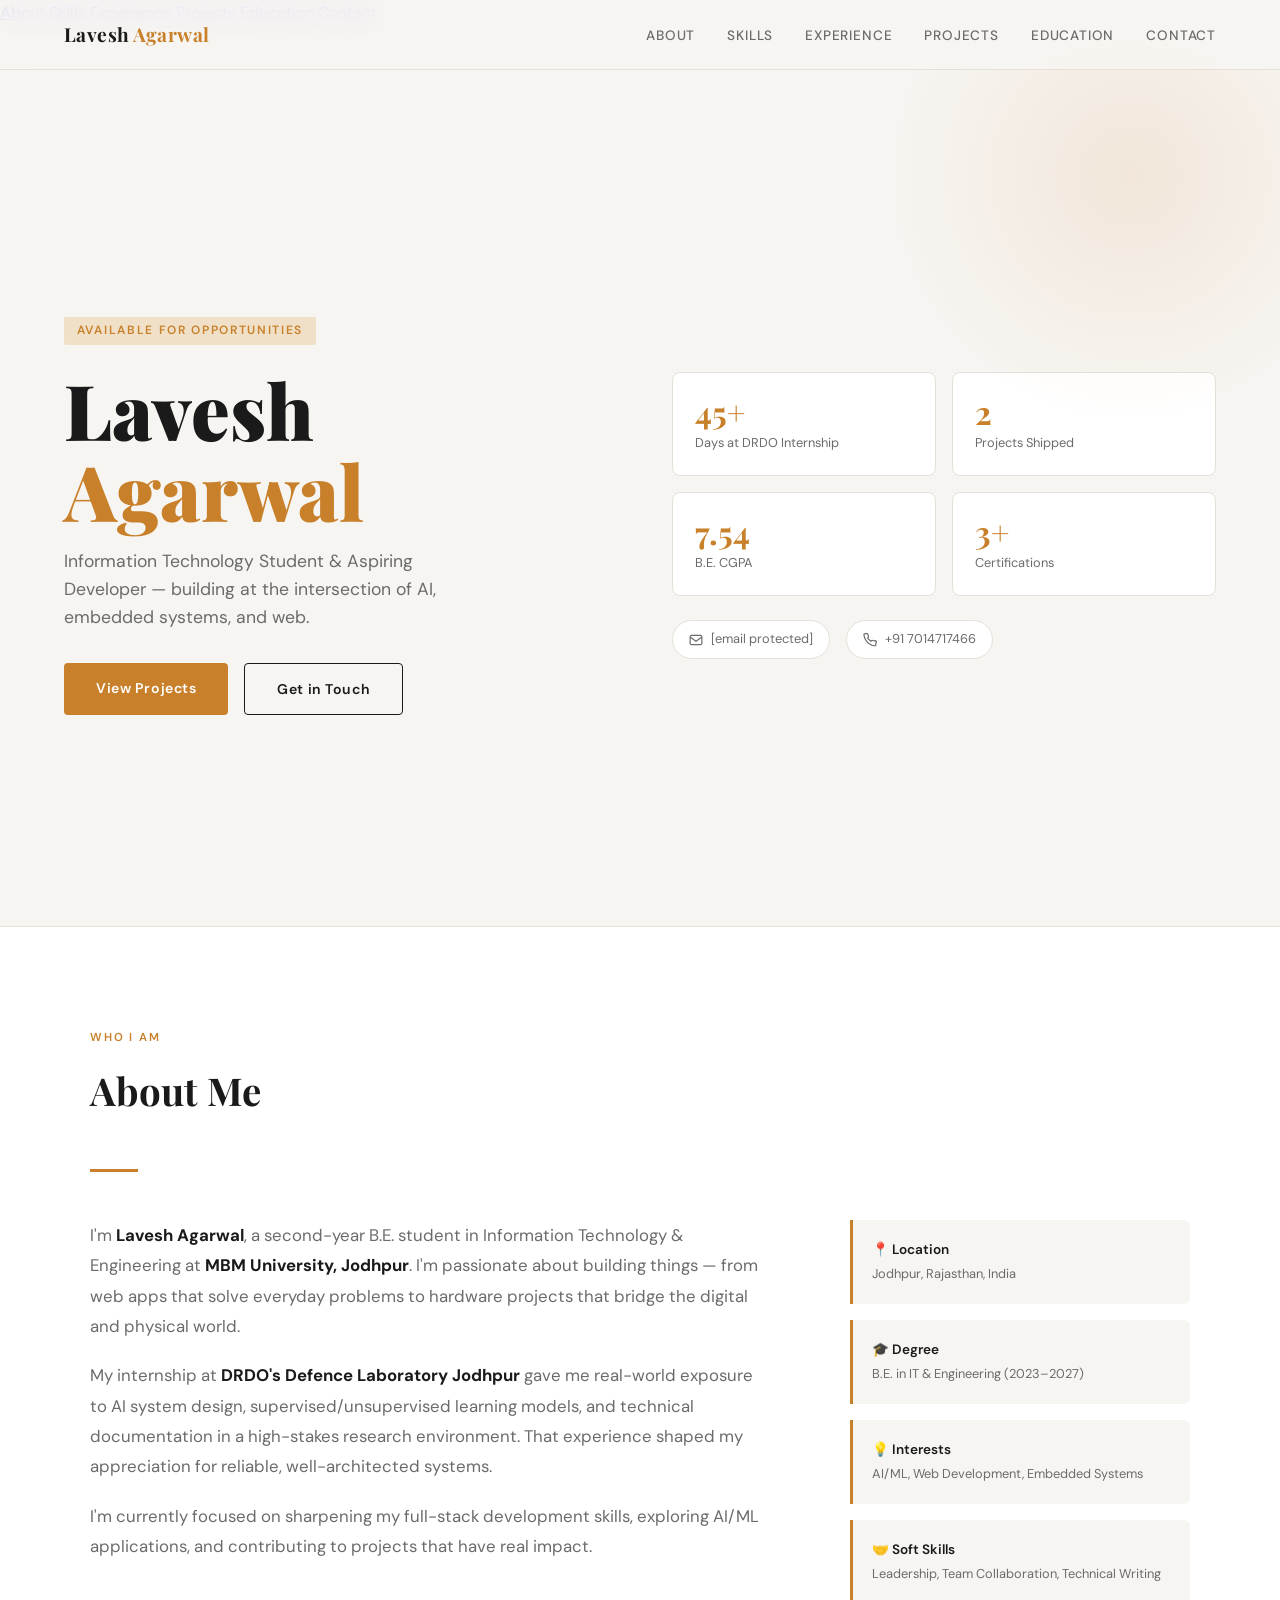
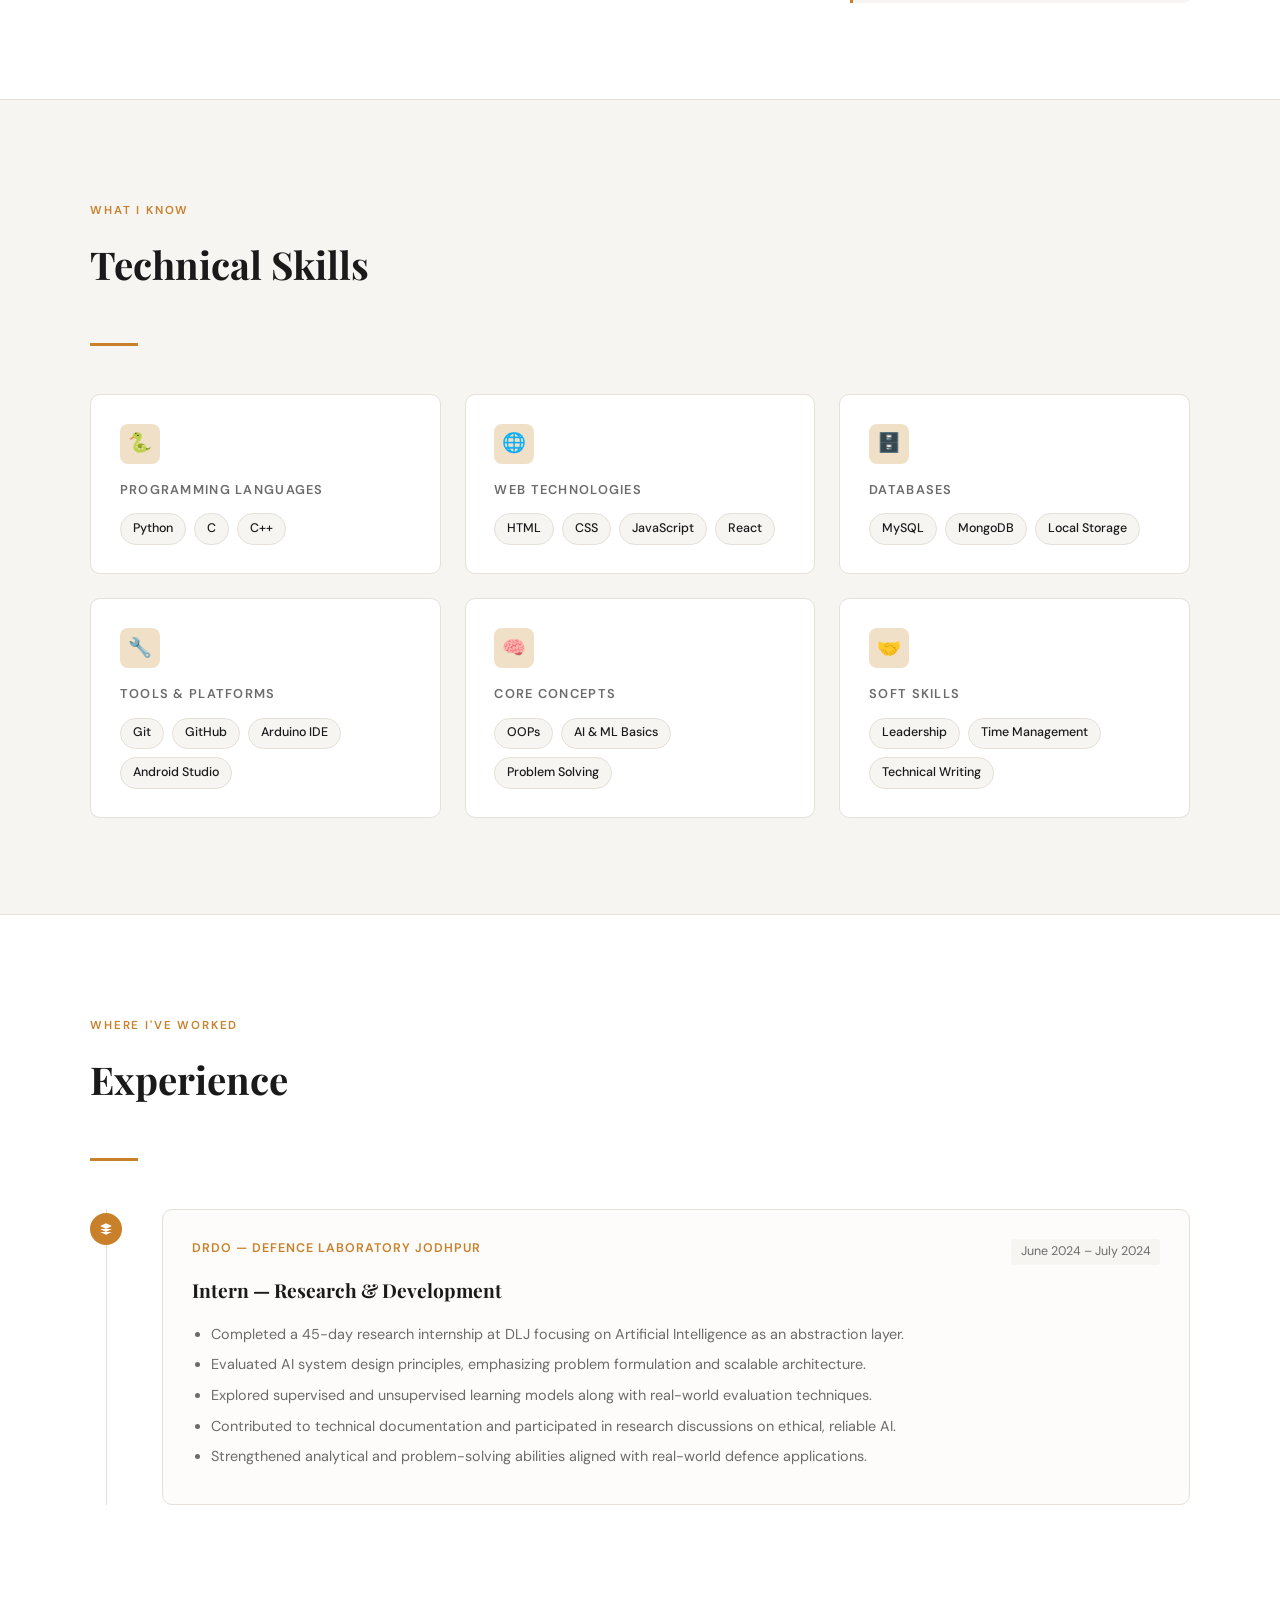
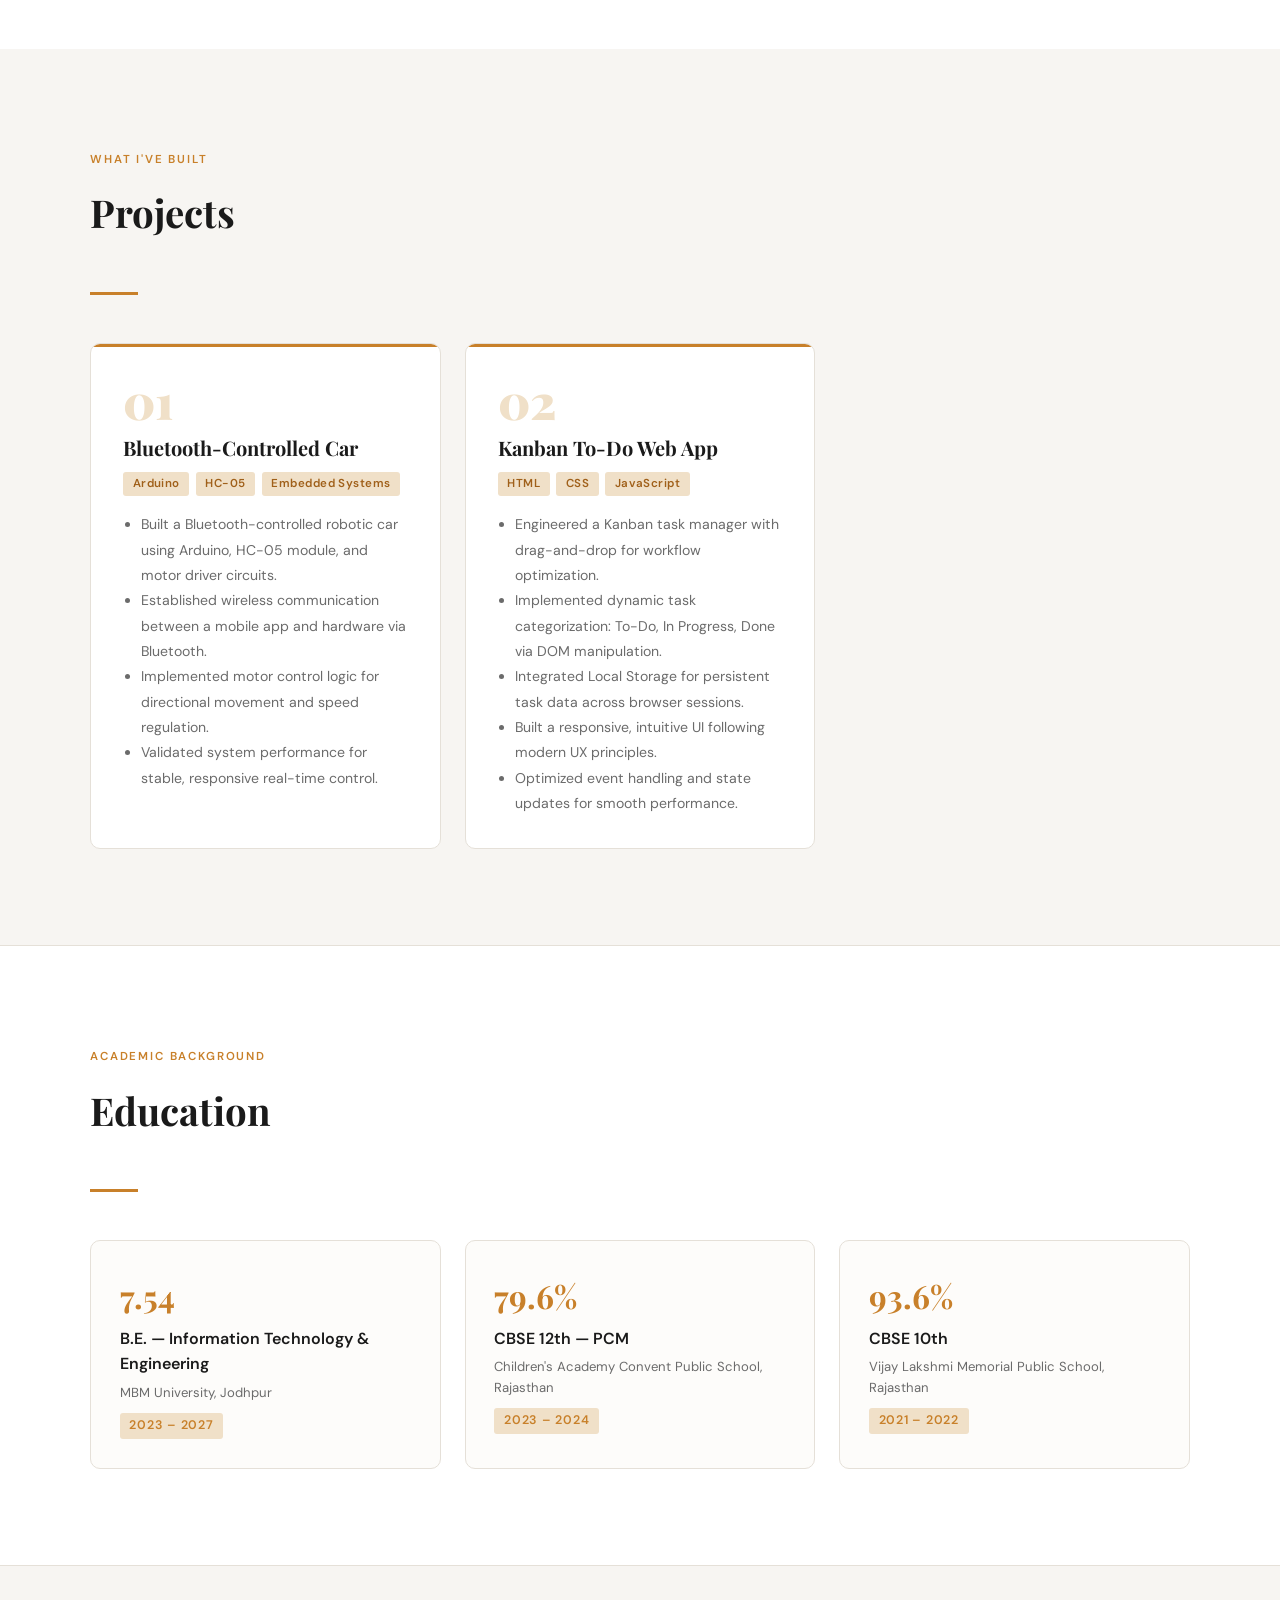
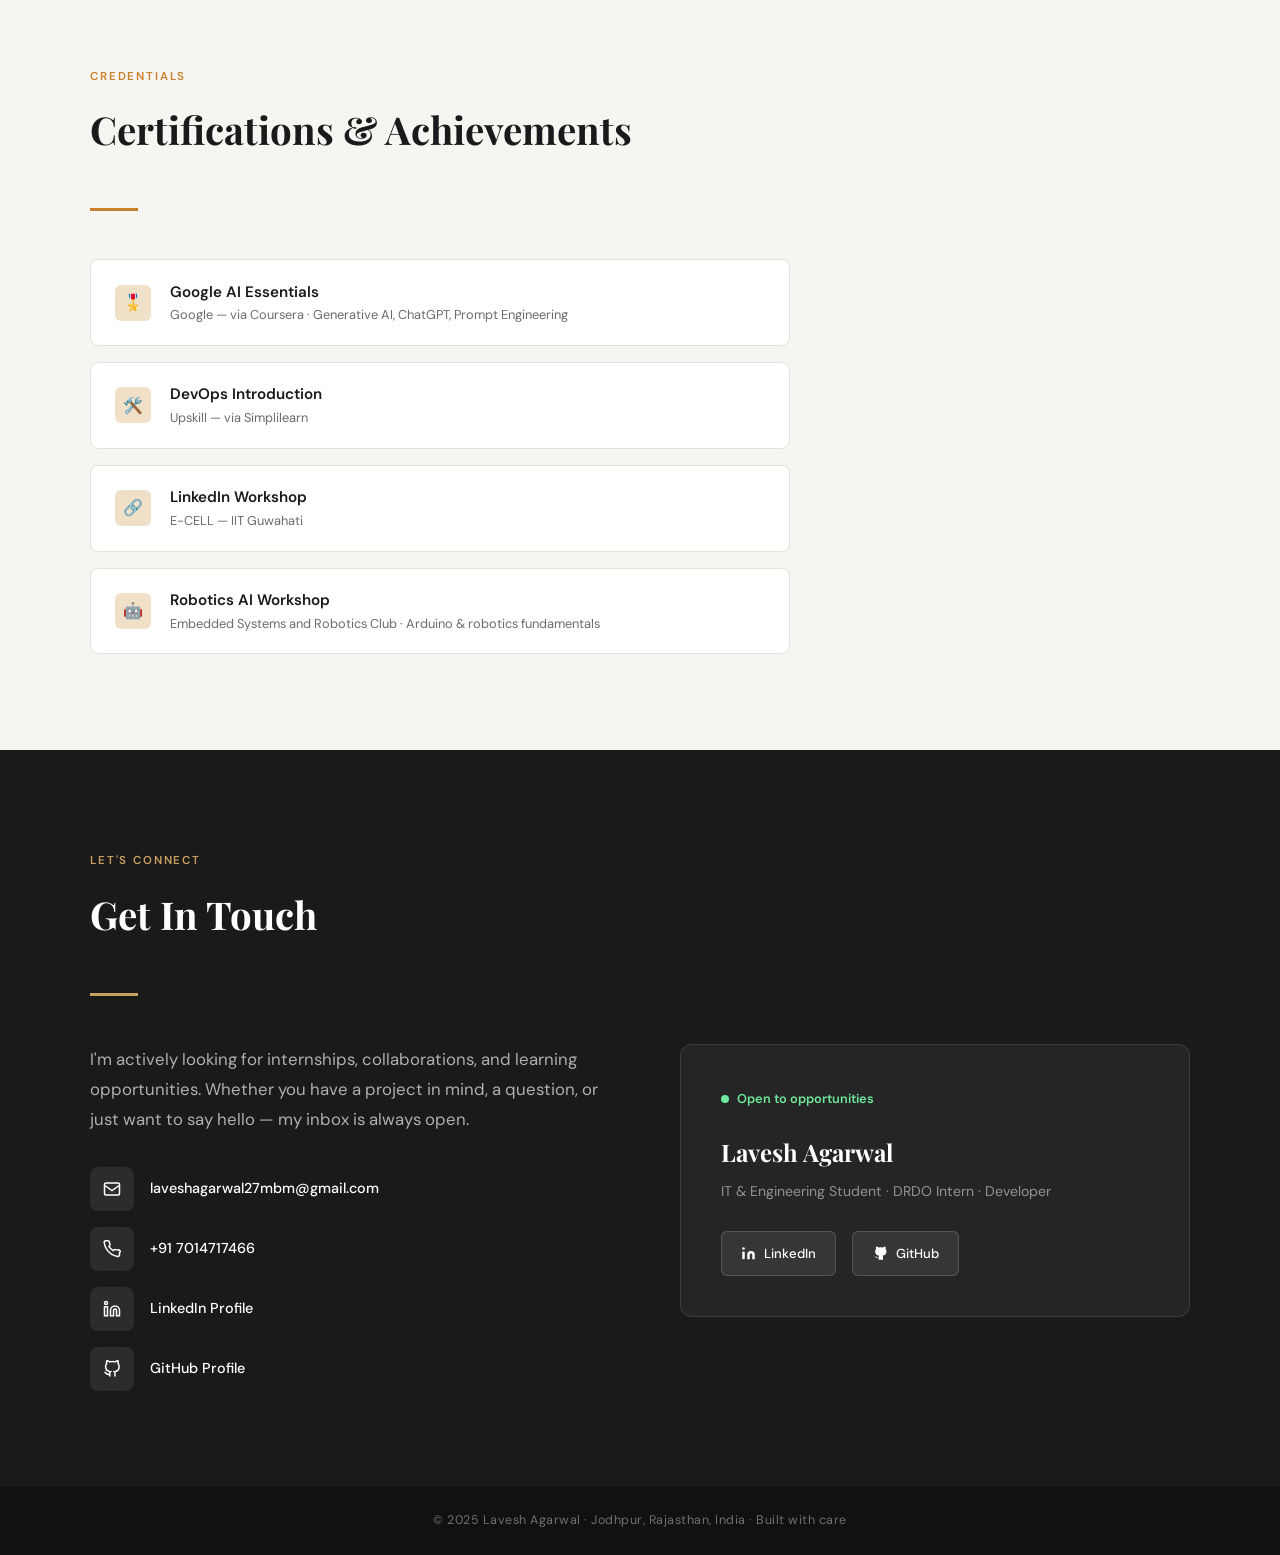
==== index.html @ fec780f9 "Rename index .html to index.html" ====
<!DOCTYPE html>
<html lang="en">
<head>
  <meta charset="UTF-8" />
  <meta name="viewport" content="width=device-width, initial-scale=1.0"/>
  <title>Lavesh Agarwal — Portfolio</title>
  <link rel="stylesheet" href="style.css">
  <script defer src="script.js"></script>
  <link href="https://fonts.googleapis.com/css2?family=Playfair+Display:wght@400;700;900&family=DM+Sans:wght@300;400;500;600&display=swap" rel="stylesheet"/>
</head>
<body>

<!-- NAV -->
<nav>
  <a href="#hero" class="nav-logo">Lavesh <span>Agarwal</span></a>
  <ul class="nav-links">
    <li><a href="#about">About</a></li>
    <li><a href="#skills">Skills</a></li>
    <li><a href="#experience">Experience</a></li>
    <li><a href="#projects">Projects</a></li>
    <li><a href="#education">Education</a></li>
    <li><a href="#contact">Contact</a></li>
  </ul>
</nav>

<!-- MOBILE MENU -->
<div class="mobile-menu" id="mobileMenu">
  <a href="#about">About</a>
  <a href="#skills">Skills</a>
  <a href="#experience">Experience</a>
  <a href="#projects">Projects</a>
  <a href="#education">Education</a>
  <a href="#contact">Contact</a>
</div>

<!-- HERO -->
<section id="hero">
  <div class="hero-left">
    <div class="hero-label">Available for Opportunities</div>
    <h1 class="hero-name">Lavesh<span>Agarwal</span></h1>
    <p class="hero-role">Information Technology Student & Aspiring Developer — building at the intersection of AI, embedded systems, and web.</p>
    <div class="hero-cta">
      <a href="#projects" class="btn-primary">View Projects</a>
      <a href="#contact" class="btn-outline">Get in Touch</a>
    </div>
  </div>
  <div class="hero-right">
    <div class="hero-stat-grid">
      <div class="hero-stat">
        <div class="hero-stat-number">45+</div>
        <div class="hero-stat-label">Days at DRDO Internship</div>
      </div>
      <div class="hero-stat">
        <div class="hero-stat-number">2</div>
        <div class="hero-stat-label">Projects Shipped</div>
      </div>
      <div class="hero-stat">
        <div class="hero-stat-number">7.54</div>
        <div class="hero-stat-label">B.E. CGPA</div>
      </div>
      <div class="hero-stat">
        <div class="hero-stat-number">3+</div>
        <div class="hero-stat-label">Certifications</div>
      </div>
    </div>
    <div class="hero-contact-bar">
      <a href="/cdn-cgi/l/email-protection#6c000d1a091f040d0b0d1e1b0d005e5b010e012c0b010d0500420f0301" class="contact-chip">
        <svg viewBox="0 0 24 24" fill="none" stroke="currentColor" stroke-width="2"><rect x="2" y="4" width="20" height="16" rx="2"/><path d="m22 7-10 7L2 7"/></svg>
        <span class="__cf_email__" data-cfemail="8ee2eff8ebfde6efe9effcf9efe2bcb9e3ece3cee9e3efe7e2a0ede1e3">[email&#160;protected]</span>
      </a>
      <a href="tel:+917014717466" class="contact-chip">
        <svg viewBox="0 0 24 24" fill="none" stroke="currentColor" stroke-width="2"><path d="M22 16.92v3a2 2 0 0 1-2.18 2 19.79 19.79 0 0 1-8.63-3.07A19.5 19.5 0 0 1 4.69 12 19.79 19.79 0 0 1 1.6 3.3 2 2 0 0 1 3.57 1h3a2 2 0 0 1 2 1.72 12.84 12.84 0 0 0 .7 2.81 2 2 0 0 1-.45 2.11L7.91 8.4a16 16 0 0 0 5.72 5.72l.87-.87a2 2 0 0 1 2.11-.45 12.84 12.84 0 0 0 2.81.7A2 2 0 0 1 22 16.92z"/></svg>
        +91 7014717466
      </a>
    </div>
  </div>
</section>

<!-- ABOUT -->
<section id="about">
  <div class="container" style="max-width:1100px;margin:0 auto;">
    <div class="section-label">Who I Am</div>
    <h2 class="section-title">About Me</h2>
    <div class="section-divider"></div>
    <div class="about-grid">
      <div class="about-text fade-up">
        <p>I'm <strong>Lavesh Agarwal</strong>, a second-year B.E. student in Information Technology & Engineering at <strong>MBM University, Jodhpur</strong>. I'm passionate about building things — from web apps that solve everyday problems to hardware projects that bridge the digital and physical world.</p>
        <p>My internship at <strong>DRDO's Defence Laboratory Jodhpur</strong> gave me real-world exposure to AI system design, supervised/unsupervised learning models, and technical documentation in a high-stakes research environment. That experience shaped my appreciation for reliable, well-architected systems.</p>
        <p>I'm currently focused on sharpening my full-stack development skills, exploring AI/ML applications, and contributing to projects that have real impact.</p>
      </div>
      <div class="about-highlights fade-up">
        <div class="highlight-item">
          <h4>📍 Location</h4>
          <p>Jodhpur, Rajasthan, India</p>
        </div>
        <div class="highlight-item">
          <h4>🎓 Degree</h4>
          <p>B.E. in IT & Engineering (2023–2027)</p>
        </div>
        <div class="highlight-item">
          <h4>💡 Interests</h4>
          <p>AI/ML, Web Development, Embedded Systems</p>
        </div>
        <div class="highlight-item">
          <h4>🤝 Soft Skills</h4>
          <p>Leadership, Team Collaboration, Technical Writing</p>
        </div>
      </div>
    </div>
  </div>
</section>

<!-- SKILLS -->
<section id="skills">
  <div style="max-width:1100px;margin:0 auto;">
    <div class="section-label">What I Know</div>
    <h2 class="section-title">Technical Skills</h2>
    <div class="section-divider"></div>
    <div class="skills-grid">
      <div class="skill-card fade-up">
        <div class="skill-card-icon">🐍</div>
        <h3>Programming Languages</h3>
        <div class="skill-tags">
          <span class="skill-tag">Python</span>
          <span class="skill-tag">C</span>
          <span class="skill-tag">C++</span>
        </div>
      </div>
      <div class="skill-card fade-up">
        <div class="skill-card-icon">🌐</div>
        <h3>Web Technologies</h3>
        <div class="skill-tags">
          <span class="skill-tag">HTML</span>
          <span class="skill-tag">CSS</span>
          <span class="skill-tag">JavaScript</span>
          <span class="skill-tag">React</span>
        </div>
      </div>
      <div class="skill-card fade-up">
        <div class="skill-card-icon">🗄️</div>
        <h3>Databases</h3>
        <div class="skill-tags">
          <span class="skill-tag">MySQL</span>
          <span class="skill-tag">MongoDB</span>
          <span class="skill-tag">Local Storage</span>
        </div>
      </div>
      <div class="skill-card fade-up">
        <div class="skill-card-icon">🔧</div>
        <h3>Tools & Platforms</h3>
        <div class="skill-tags">
          <span class="skill-tag">Git</span>
          <span class="skill-tag">GitHub</span>
          <span class="skill-tag">Arduino IDE</span>
          <span class="skill-tag">Android Studio</span>
        </div>
      </div>
      <div class="skill-card fade-up">
        <div class="skill-card-icon">🧠</div>
        <h3>Core Concepts</h3>
        <div class="skill-tags">
          <span class="skill-tag">OOPs</span>
          <span class="skill-tag">AI & ML Basics</span>
          <span class="skill-tag">Problem Solving</span>
        </div>
      </div>
      <div class="skill-card fade-up">
        <div class="skill-card-icon">🤝</div>
        <h3>Soft Skills</h3>
        <div class="skill-tags">
          <span class="skill-tag">Leadership</span>
          <span class="skill-tag">Time Management</span>
          <span class="skill-tag">Technical Writing</span>
        </div>
      </div>
    </div>
  </div>
</section>

<!-- EXPERIENCE -->
<section id="experience">
  <div style="max-width:1100px;margin:0 auto;">
    <div class="section-label">Where I've Worked</div>
    <h2 class="section-title">Experience</h2>
    <div class="section-divider"></div>
    <div class="timeline">
      <div class="timeline-item fade-up">
        <div class="timeline-dot">
          <svg viewBox="0 0 24 24"><path d="M12 2L2 7l10 5 10-5-10-5zM2 17l10 5 10-5M2 12l10 5 10-5"/></svg>
        </div>
        <div class="timeline-content">
          <div class="timeline-meta">
            <span class="timeline-org">DRDO — Defence Laboratory Jodhpur</span>
            <span class="timeline-date">June 2024 – July 2024</span>
          </div>
          <h3 class="timeline-title">Intern — Research & Development</h3>
          <ul>
            <li>Completed a 45-day research internship at DLJ focusing on Artificial Intelligence as an abstraction layer.</li>
            <li>Evaluated AI system design principles, emphasizing problem formulation and scalable architecture.</li>
            <li>Explored supervised and unsupervised learning models along with real-world evaluation techniques.</li>
            <li>Contributed to technical documentation and participated in research discussions on ethical, reliable AI.</li>
            <li>Strengthened analytical and problem-solving abilities aligned with real-world defence applications.</li>
          </ul>
        </div>
      </div>
    </div>
  </div>
</section>

<!-- PROJECTS -->
<section id="projects">
  <div style="max-width:1100px;margin:0 auto;">
    <div class="section-label">What I've Built</div>
    <h2 class="section-title">Projects</h2>
    <div class="section-divider"></div>
    <div class="projects-grid">
      <div class="project-card fade-up">
        <div class="project-number">01</div>
        <h3>Bluetooth-Controlled Car</h3>
        <div class="project-tech">
          <span class="tech-badge">Arduino</span>
          <span class="tech-badge">HC-05</span>
          <span class="tech-badge">Embedded Systems</span>
        </div>
        <ul>
          <li>Built a Bluetooth-controlled robotic car using Arduino, HC-05 module, and motor driver circuits.</li>
          <li>Established wireless communication between a mobile app and hardware via Bluetooth.</li>
          <li>Implemented motor control logic for directional movement and speed regulation.</li>
          <li>Validated system performance for stable, responsive real-time control.</li>
        </ul>
      </div>
      <div class="project-card fade-up">
        <div class="project-number">02</div>
        <h3>Kanban To-Do Web App</h3>
        <div class="project-tech">
          <span class="tech-badge">HTML</span>
          <span class="tech-badge">CSS</span>
          <span class="tech-badge">JavaScript</span>
        </div>
        <ul>
          <li>Engineered a Kanban task manager with drag-and-drop for workflow optimization.</li>
          <li>Implemented dynamic task categorization: To-Do, In Progress, Done via DOM manipulation.</li>
          <li>Integrated Local Storage for persistent task data across browser sessions.</li>
          <li>Built a responsive, intuitive UI following modern UX principles.</li>
          <li>Optimized event handling and state updates for smooth performance.</li>
        </ul>
      </div>
    </div>
  </div>
</section>

<!-- EDUCATION -->
<section id="education">
  <div style="max-width:1100px;margin:0 auto;">
    <div class="section-label">Academic Background</div>
    <h2 class="section-title">Education</h2>
    <div class="section-divider"></div>
    <div class="edu-grid">
      <div class="edu-card fade-up">
        <div class="edu-score">7.54</div>
        <h3>B.E. — Information Technology & Engineering</h3>
        <p class="edu-sub">MBM University, Jodhpur</p>
        <span class="edu-year">2023 – 2027</span>
      </div>
      <div class="edu-card fade-up">
        <div class="edu-score">79.6%</div>
        <h3>CBSE 12th — PCM</h3>
        <p class="edu-sub">Children's Academy Convent Public School, Rajasthan</p>
        <span class="edu-year">2023 – 2024</span>
      </div>
      <div class="edu-card fade-up">
        <div class="edu-score">93.6%</div>
        <h3>CBSE 10th</h3>
        <p class="edu-sub">Vijay Lakshmi Memorial Public School, Rajasthan</p>
        <span class="edu-year">2021 – 2022</span>
      </div>
    </div>
  </div>
</section>

<!-- CERTIFICATIONS -->
<section id="certs">
  <div style="max-width:1100px;margin:0 auto;">
    <div class="section-label">Credentials</div>
    <h2 class="section-title">Certifications & Achievements</h2>
    <div class="section-divider"></div>
    <div class="certs-list">
      <div class="cert-item fade-up">
        <div class="cert-icon">🎖️</div>
        <div>
          <h4>Google AI Essentials</h4>
          <p>Google — via Coursera · Generative AI, ChatGPT, Prompt Engineering</p>
        </div>
      </div>
      <div class="cert-item fade-up">
        <div class="cert-icon">🛠️</div>
        <div>
          <h4>DevOps Introduction</h4>
          <p>Upskill — via Simplilearn</p>
        </div>
      </div>
      <div class="cert-item fade-up">
        <div class="cert-icon">🔗</div>
        <div>
          <h4>LinkedIn Workshop</h4>
          <p>E-CELL — IIT Guwahati</p>
        </div>
      </div>
      <div class="cert-item fade-up">
        <div class="cert-icon">🤖</div>
        <div>
          <h4>Robotics AI Workshop</h4>
          <p>Embedded Systems and Robotics Club · Arduino & robotics fundamentals</p>
        </div>
      </div>
    </div>
  </div>
</section>

<!-- CONTACT -->
<section id="contact">
  <div style="max-width:1100px;margin:0 auto;">
    <div class="section-label">Let's Connect</div>
    <h2 class="section-title">Get In Touch</h2>
    <div class="section-divider" style="background:#c8a060;"></div>
    <div class="contact-grid">
      <div>
        <p class="contact-intro">I'm actively looking for internships, collaborations, and learning opportunities. Whether you have a project in mind, a question, or just want to say hello — my inbox is always open.</p>
        <div class="contact-links">
          <a href="mailto:laveshagarwal27mbm@gmail.com" class="contact-link">
            <div class="contact-link-icon">
              <svg viewBox="0 0 24 24" fill="none" stroke="currentColor" stroke-width="2"><rect x="2" y="4" width="20" height="16" rx="2"/><path d="m22 7-10 7L2 7"/></svg>
            </div>
            <span>laveshagarwal27mbm@gmail.com</span>
          </a>
          <a href="tel:+917014717466" class="contact-link">
            <div class="contact-link-icon">
              <svg viewBox="0 0 24 24" fill="none" stroke="currentColor" stroke-width="2"><path d="M22 16.92v3a2 2 0 0 1-2.18 2 19.79 19.79 0 0 1-8.63-3.07A19.5 19.5 0 0 1 4.69 12 19.79 19.79 0 0 1 1.6 3.3 2 2 0 0 1 3.57 1h3a2 2 0 0 1 2 1.72c.127.96.361 1.903.7 2.81a2 2 0 0 1-.45 2.11L7.91 8.4a16 16 0 0 0 5.72 5.72l.87-.87a2 2 0 0 1 2.11-.45 12.84 12.84 0 0 0 2.81.7A2 2 0 0 1 22 16.92z"/></svg>
            </div>
            <span>+91 7014717466</span>
          </a>
          <a href="#" class="contact-link">
            <div class="contact-link-icon">
              <svg viewBox="0 0 24 24" fill="none" stroke="currentColor" stroke-width="2"><path d="M16 8a6 6 0 0 1 6 6v7h-4v-7a2 2 0 0 0-2-2 2 2 0 0 0-2 2v7h-4v-7a6 6 0 0 1 6-6z"/><rect x="2" y="9" width="4" height="12"/><circle cx="4" cy="4" r="2"/></svg>
            </div>
            <span>LinkedIn Profile</span>
          </a>
          <a href="#" class="contact-link">
            <div class="contact-link-icon">
              <svg viewBox="0 0 24 24" fill="none" stroke="currentColor" stroke-width="2"><path d="M9 19c-5 1.5-5-2.5-7-3m14 6v-3.87a3.37 3.37 0 0 0-.94-2.61c3.14-.35 6.44-1.54 6.44-7A5.44 5.44 0 0 0 20 4.77 5.07 5.07 0 0 0 19.91 1S18.73.65 16 2.48a13.38 13.38 0 0 0-7 0C6.27.65 5.09 1 5.09 1A5.07 5.07 0 0 0 5 4.77a5.44 5.44 0 0 0-1.5 3.78c0 5.42 3.3 6.61 6.44 7A3.37 3.37 0 0 0 9 18.13V22"/></svg>
            </div>
            <span>GitHub Profile</span>
          </a>
        </div>
      </div>
      <div class="contact-right">
        <div class="contact-available"><div class="dot-green"></div> Open to opportunities</div>
        <h3>Lavesh Agarwal</h3>
        <p>IT & Engineering Student · DRDO Intern · Developer</p>
        <div class="social-row">
          <a href="https://www.linkedin.com/in/laveshagarwal/" class="social-btn">
            <svg viewBox="0 0 24 24" fill="currentColor"><path d="M16 8a6 6 0 0 1 6 6v7h-4v-7a2 2 0 0 0-2-2 2 2 0 0 0-2 2v7h-4v-7a6 6 0 0 1 6-6z"/><rect x="2" y="9" width="4" height="12"/><circle cx="4" cy="4" r="2"/></svg>
            LinkedIn
          </a>
          <a href="https://github.com/laveshagawal" class="social-btn">
            <svg viewBox="0 0 24 24" fill="currentColor"><path d="M9 19c-5 1.5-5-2.5-7-3m14 6v-3.87a3.37 3.37 0 0 0-.94-2.61c3.14-.35 6.44-1.54 6.44-7A5.44 5.44 0 0 0 20 4.77 5.07 5.07 0 0 0 19.91 1S18.73.65 16 2.48a13.38 13.38 0 0 0-7 0C6.27.65 5.09 1 5.09 1A5.07 5.07 0 0 0 5 4.77a5.44 5.44 0 0 0-1.5 3.78c0 5.42 3.3 6.61 6.44 7A3.37 3.37 0 0 0 9 18.13V22"/></svg>
            GitHub
          </a>
        </div>
      </div>
    </div>
  </div>
</section>

<footer>
  <p>© 2025 Lavesh Agarwal · Jodhpur, Rajasthan, India · Built with care</p>
</footer>
</body>
</html>
---- style.css ----
:root {
      --bg: #f7f5f2;
      --surface: #ffffff;
      --ink: #1a1a1a;
      --ink-muted: #6b6b6b;
      --accent: #c8802a;
      --accent-light: #f0e0c8;
      --accent-dark: #a0601a;
      --border: #e5e0d8;
      --card-bg: #fdfcfa;
    }

    *, *::before, *::after { margin: 0; padding: 0; box-sizing: border-box; }

    html { scroll-behavior: smooth; }

    body {
      font-family: 'DM Sans', sans-serif;
      background: var(--bg);
      color: var(--ink);
      line-height: 1.6;
      overflow-x: hidden;
    }

    /* ── NAV ── */
    nav {
      position: fixed; top: 0; left: 0; right: 0; z-index: 100;
      display: flex; justify-content: space-between; align-items: center;
      padding: 1.2rem 4rem;
      background: rgba(247,245,242,0.88);
      backdrop-filter: blur(12px);
      border-bottom: 1px solid var(--border);
      transition: all .3s;
    }
    .nav-logo {
      font-family: 'Playfair Display', serif;
      font-size: 1.2rem;
      font-weight: 700;
      color: var(--ink);
      text-decoration: none;
      letter-spacing: 0.02em;
    }
    .nav-logo span { color: var(--accent); }
    .nav-links { display: flex; gap: 2rem; list-style: none; }
    .nav-links a {
      text-decoration: none;
      font-size: 0.85rem;
      font-weight: 500;
      color: var(--ink-muted);
      letter-spacing: 0.06em;
      text-transform: uppercase;
      transition: color .2s;
    }
    .nav-links a:hover { color: var(--accent); }

    /* ── HERO ── */
    #hero {
      min-height: 100vh;
      display: grid;
      grid-template-columns: 1fr 1fr;
      padding: 0 4rem;
      padding-top: 80px;
      align-items: center;
      gap: 4rem;
      position: relative;
      overflow: hidden;
    }
    #hero::before {
      content: '';
      position: absolute;
      top: -100px; right: -100px;
      width: 500px; height: 500px;
      border-radius: 50%;
      background: radial-gradient(circle, rgba(200,128,42,0.12) 0%, transparent 70%);
      pointer-events: none;
    }
    .hero-label {
      display: inline-block;
      font-size: 0.75rem;
      font-weight: 600;
      letter-spacing: 0.14em;
      text-transform: uppercase;
      color: var(--accent);
      background: var(--accent-light);
      padding: 0.3rem 0.8rem;
      border-radius: 2px;
      margin-bottom: 1.5rem;
    }
    .hero-name {
      font-family: 'Playfair Display', serif;
      font-size: clamp(3rem, 6vw, 5.5rem);
      font-weight: 900;
      line-height: 1.05;
      color: var(--ink);
      margin-bottom: 1rem;
    }
    .hero-name span {
      display: block;
      color: var(--accent);
    }
    .hero-role {
      font-size: 1.1rem;
      color: var(--ink-muted);
      font-weight: 400;
      margin-bottom: 2rem;
      max-width: 380px;
    }
    .hero-cta {
      display: flex; gap: 1rem; flex-wrap: wrap;
    }
    .btn-primary {
      display: inline-block;
      padding: 0.85rem 2rem;
      background: var(--accent);
      color: white;
      text-decoration: none;
      font-weight: 600;
      font-size: 0.88rem;
      letter-spacing: 0.04em;
      border-radius: 4px;
      transition: background .2s, transform .2s;
    }
    .btn-primary:hover { background: var(--accent-dark); transform: translateY(-2px); }
    .btn-outline {
      display: inline-block;
      padding: 0.85rem 2rem;
      border: 1.5px solid var(--ink);
      color: var(--ink);
      text-decoration: none;
      font-weight: 600;
      font-size: 0.88rem;
      letter-spacing: 0.04em;
      border-radius: 4px;
      transition: all .2s;
    }
    .btn-outline:hover { border-color: var(--accent); color: var(--accent); transform: translateY(-2px); }

    .hero-right {
      display: flex;
      flex-direction: column;
      gap: 1.5rem;
    }
    .hero-stat-grid {
      display: grid;
      grid-template-columns: 1fr 1fr;
      gap: 1rem;
    }
    .hero-stat {
      background: var(--surface);
      border: 1px solid var(--border);
      border-radius: 8px;
      padding: 1.4rem;
      transition: transform .2s, box-shadow .2s;
    }
    .hero-stat:hover { transform: translateY(-3px); box-shadow: 0 8px 24px rgba(0,0,0,0.07); }
    .hero-stat-number {
      font-family: 'Playfair Display', serif;
      font-size: 2rem;
      font-weight: 700;
      color: var(--accent);
      line-height: 1;
    }
    .hero-stat-label {
      font-size: 0.8rem;
      color: var(--ink-muted);
      margin-top: 0.3rem;
    }
    .hero-contact-bar {
      display: flex;
      gap: 1rem;
      flex-wrap: wrap;
    }
    .contact-chip {
      display: inline-flex;
      align-items: center;
      gap: 0.5rem;
      padding: 0.5rem 1rem;
      background: var(--surface);
      border: 1px solid var(--border);
      border-radius: 100px;
      font-size: 0.8rem;
      color: var(--ink-muted);
      text-decoration: none;
      transition: all .2s;
    }
    .contact-chip:hover { border-color: var(--accent); color: var(--accent); }
    .contact-chip svg { width: 14px; height: 14px; }

    /* ── SECTION COMMON ── */
    section {
      padding: 6rem 4rem;
    }
    .section-label {
      display: inline-block;
      font-size: 0.72rem;
      font-weight: 600;
      letter-spacing: 0.16em;
      text-transform: uppercase;
      color: var(--accent);
      margin-bottom: 0.8rem;
    }
    .section-title {
      font-family: 'Playfair Display', serif;
      font-size: clamp(1.8rem, 3vw, 2.6rem);
      font-weight: 700;
      margin-bottom: 3rem;
      color: var(--ink);
    }
    .section-divider {
      width: 48px; height: 3px;
      background: var(--accent);
      margin: 1rem 0 3rem;
    }

    /* ── ABOUT ── */
    #about {
      background: var(--surface);
      border-top: 1px solid var(--border);
      border-bottom: 1px solid var(--border);
    }
    .about-grid {
      display: grid;
      grid-template-columns: 2fr 1fr;
      gap: 5rem;
      align-items: start;
    }
    .about-text p {
      font-size: 1.05rem;
      color: var(--ink-muted);
      margin-bottom: 1.2rem;
      line-height: 1.8;
    }
    .about-text p strong { color: var(--ink); }
    .about-highlights {
      display: flex;
      flex-direction: column;
      gap: 1rem;
    }
    .highlight-item {
      padding: 1.2rem;
      background: var(--bg);
      border-left: 3px solid var(--accent);
      border-radius: 0 6px 6px 0;
    }
    .highlight-item h4 {
      font-size: 0.85rem;
      font-weight: 600;
      color: var(--ink);
      margin-bottom: 0.2rem;
    }
    .highlight-item p {
      font-size: 0.8rem;
      color: var(--ink-muted);
    }

    /* ── SKILLS ── */
    #skills { background: var(--bg); }
    .skills-grid {
      display: grid;
      grid-template-columns: repeat(auto-fill, minmax(280px, 1fr));
      gap: 1.5rem;
    }
    .skill-card {
      background: var(--surface);
      border: 1px solid var(--border);
      border-radius: 10px;
      padding: 1.8rem;
      transition: transform .2s, box-shadow .2s;
    }
    .skill-card:hover { transform: translateY(-4px); box-shadow: 0 12px 32px rgba(0,0,0,0.08); }
    .skill-card-icon {
      width: 40px; height: 40px;
      background: var(--accent-light);
      border-radius: 8px;
      display: flex; align-items: center; justify-content: center;
      margin-bottom: 1rem;
      font-size: 1.2rem;
    }
    .skill-card h3 {
      font-size: 0.8rem;
      font-weight: 600;
      letter-spacing: 0.1em;
      text-transform: uppercase;
      color: var(--ink-muted);
      margin-bottom: 0.8rem;
    }
    .skill-tags { display: flex; flex-wrap: wrap; gap: 0.5rem; }
    .skill-tag {
      padding: 0.3rem 0.75rem;
      background: var(--bg);
      border: 1px solid var(--border);
      border-radius: 100px;
      font-size: 0.78rem;
      color: var(--ink);
      font-weight: 500;
    }

    /* ── EXPERIENCE ── */
    #experience { background: var(--surface); border-top: 1px solid var(--border); }
    .timeline { position: relative; }
    .timeline::before {
      content: '';
      position: absolute;
      left: 16px; top: 0; bottom: 0;
      width: 1px;
      background: var(--border);
    }
    .timeline-item {
      display: grid;
      grid-template-columns: 48px 1fr;
      gap: 1.5rem;
      margin-bottom: 3rem;
      position: relative;
    }
    .timeline-dot {
      width: 32px; height: 32px;
      background: var(--accent);
      border-radius: 50%;
      display: flex; align-items: center; justify-content: center;
      flex-shrink: 0;
      margin-top: 4px;
      position: relative;
      z-index: 1;
    }
    .timeline-dot svg { width: 14px; height: 14px; color: white; fill: white; }
    .timeline-content {
      background: var(--card-bg);
      border: 1px solid var(--border);
      border-radius: 10px;
      padding: 1.8rem;
    }
    .timeline-meta {
      display: flex;
      justify-content: space-between;
      align-items: flex-start;
      flex-wrap: wrap;
      gap: 0.5rem;
      margin-bottom: 0.6rem;
    }
    .timeline-org {
      font-size: 0.78rem;
      font-weight: 600;
      letter-spacing: 0.08em;
      text-transform: uppercase;
      color: var(--accent);
    }
    .timeline-date {
      font-size: 0.78rem;
      color: var(--ink-muted);
      background: var(--bg);
      padding: 0.2rem 0.6rem;
      border-radius: 4px;
    }
    .timeline-title {
      font-family: 'Playfair Display', serif;
      font-size: 1.2rem;
      font-weight: 700;
      margin-bottom: 1rem;
    }
    .timeline-content ul {
      padding-left: 1.2rem;
      color: var(--ink-muted);
      font-size: 0.9rem;
      line-height: 1.8;
    }
    .timeline-content li { margin-bottom: 0.3rem; }

    /* ── PROJECTS ── */
    #projects { background: var(--bg); }
    .projects-grid {
      display: grid;
      grid-template-columns: repeat(auto-fill, minmax(340px, 1fr));
      gap: 1.5rem;
    }
    .project-card {
      background: var(--surface);
      border: 1px solid var(--border);
      border-radius: 10px;
      padding: 2rem;
      transition: transform .2s, box-shadow .2s;
      position: relative;
      overflow: hidden;
    }
    .project-card::before {
      content: '';
      position: absolute;
      top: 0; left: 0; right: 0;
      height: 3px;
      background: var(--accent);
    }
    .project-card:hover { transform: translateY(-5px); box-shadow: 0 16px 40px rgba(0,0,0,0.1); }
    .project-number {
      font-family: 'Playfair Display', serif;
      font-size: 3rem;
      font-weight: 900;
      color: var(--accent-light);
      line-height: 1;
      margin-bottom: 0.5rem;
    }
    .project-card h3 {
      font-family: 'Playfair Display', serif;
      font-size: 1.25rem;
      font-weight: 700;
      margin-bottom: 0.5rem;
    }
    .project-tech {
      display: flex; flex-wrap: wrap; gap: 0.4rem;
      margin-bottom: 1rem;
    }
    .tech-badge {
      font-size: 0.72rem;
      font-weight: 600;
      padding: 0.2rem 0.6rem;
      background: var(--accent-light);
      color: var(--accent-dark);
      border-radius: 3px;
      letter-spacing: 0.04em;
    }
    .project-card ul {
      padding-left: 1.1rem;
      color: var(--ink-muted);
      font-size: 0.88rem;
      line-height: 1.8;
    }

    /* ── EDUCATION ── */
    #education { background: var(--surface); border-top: 1px solid var(--border); }
    .edu-grid {
      display: grid;
      grid-template-columns: repeat(auto-fill, minmax(280px, 1fr));
      gap: 1.5rem;
    }
    .edu-card {
      background: var(--card-bg);
      border: 1px solid var(--border);
      border-radius: 10px;
      padding: 1.8rem;
      transition: transform .2s;
    }
    .edu-card:hover { transform: translateY(-3px); box-shadow: 0 8px 24px rgba(0,0,0,0.06); }
    .edu-score {
      font-family: 'Playfair Display', serif;
      font-size: 2rem;
      font-weight: 700;
      color: var(--accent);
      margin-bottom: 0.3rem;
    }
    .edu-card h3 {
      font-size: 1rem;
      font-weight: 600;
      margin-bottom: 0.3rem;
    }
    .edu-card .edu-sub {
      font-size: 0.82rem;
      color: var(--ink-muted);
      margin-bottom: 0.5rem;
    }
    .edu-card .edu-year {
      font-size: 0.78rem;
      font-weight: 600;
      letter-spacing: 0.06em;
      color: var(--accent);
      background: var(--accent-light);
      display: inline-block;
      padding: 0.2rem 0.6rem;
      border-radius: 3px;
    }

    /* ── CERTIFICATIONS ── */
    #certs {
      background: var(--bg);
      border-top: 1px solid var(--border);
    }
    .certs-list {
      display: flex;
      flex-direction: column;
      gap: 1rem;
      max-width: 700px;
    }
    .cert-item {
      display: flex;
      align-items: center;
      gap: 1.2rem;
      padding: 1.2rem 1.5rem;
      background: var(--surface);
      border: 1px solid var(--border);
      border-radius: 8px;
      transition: transform .2s;
    }
    .cert-item:hover { transform: translateX(6px); border-color: var(--accent); }
    .cert-icon {
      width: 36px; height: 36px;
      background: var(--accent-light);
      border-radius: 6px;
      display: flex; align-items: center; justify-content: center;
      font-size: 1rem;
      flex-shrink: 0;
    }
    .cert-item h4 { font-size: 0.95rem; font-weight: 600; margin-bottom: 0.1rem; }
    .cert-item p { font-size: 0.8rem; color: var(--ink-muted); }

    /* ── CONTACT ── */
    #contact {
      background: var(--ink);
      color: white;
    }
    #contact .section-label { color: #c8a060; }
    #contact .section-title { color: white; }
    .contact-grid {
      display: grid;
      grid-template-columns: 1fr 1fr;
      gap: 5rem;
      align-items: start;
    }
    .contact-intro {
      font-size: 1.05rem;
      color: rgba(255,255,255,0.65);
      line-height: 1.8;
      margin-bottom: 2rem;
    }
    .contact-links { display: flex; flex-direction: column; gap: 1rem; }
    .contact-link {
      display: flex;
      align-items: center;
      gap: 1rem;
      text-decoration: none;
      color: white;
      transition: color .2s;
    }
    .contact-link:hover { color: var(--accent); }
    .contact-link-icon {
      width: 44px; height: 44px;
      background: rgba(255,255,255,0.08);
      border-radius: 8px;
      display: flex; align-items: center; justify-content: center;
      flex-shrink: 0;
      transition: background .2s;
    }
    .contact-link:hover .contact-link-icon { background: rgba(200,128,42,0.2); }
    .contact-link-icon svg { width: 18px; height: 18px; }
    .contact-link span { font-size: 0.9rem; font-weight: 500; }
    .contact-right {
      background: rgba(255,255,255,0.05);
      border: 1px solid rgba(255,255,255,0.1);
      border-radius: 12px;
      padding: 2.5rem;
    }
    .contact-right h3 {
      font-family: 'Playfair Display', serif;
      font-size: 1.5rem;
      margin-bottom: 0.5rem;
    }
    .contact-right p {
      font-size: 0.88rem;
      color: rgba(255,255,255,0.5);
      margin-bottom: 1.8rem;
    }
    .contact-available {
      display: inline-flex;
      align-items: center;
      gap: 0.5rem;
      font-size: 0.8rem;
      color: #6ee89a;
      font-weight: 600;
      margin-bottom: 1.5rem;
    }
    .dot-green {
      width: 8px; height: 8px;
      background: #6ee89a;
      border-radius: 50%;
      animation: pulse 2s infinite;
    }
    @keyframes pulse {
      0%, 100% { opacity: 1; }
      50% { opacity: 0.4; }
    }
    .social-row { display: flex; gap: 1rem; }
    .social-btn {
      display: inline-flex;
      align-items: center;
      gap: 0.5rem;
      padding: 0.7rem 1.2rem;
      background: rgba(255,255,255,0.08);
      border: 1px solid rgba(255,255,255,0.15);
      border-radius: 6px;
      color: white;
      text-decoration: none;
      font-size: 0.82rem;
      font-weight: 500;
      transition: all .2s;
    }
    .social-btn:hover { background: var(--accent); border-color: var(--accent); }
    .social-btn svg { width: 15px; height: 15px; }

    /* ── FOOTER ── */
    footer {
      background: #111;
      color: rgba(255,255,255,0.4);
      text-align: center;
      padding: 1.5rem;
      font-size: 0.78rem;
      letter-spacing: 0.04em;
    }

    /* ── ANIMATIONS ── */
    .fade-up {
      opacity: 1;
      transform: translateY(0);
      transition: opacity 0.6s ease, transform 0.6s ease;
    }
    .js-ready .fade-up {
      opacity: 0;
      transform: translateY(28px);
    }
    .fade-up.visible {
      opacity: 1 !important;
      transform: translateY(0) !important;
    }

    /* ── RESPONSIVE ── */
    @media (max-width: 900px) {
      nav { padding: 1rem 1.5rem; }
      .nav-links { display: none; }
      section { padding: 4rem 1.5rem; }
      #hero { grid-template-columns: 1fr; padding: 6rem 1.5rem 3rem; gap: 3rem; }
      .about-grid { grid-template-columns: 1fr; gap: 2.5rem; }
      .contact-grid { grid-template-columns: 1fr; gap: 2.5rem; }
      .hero-stat-grid { grid-template-columns: 1fr 1fr; }
    }
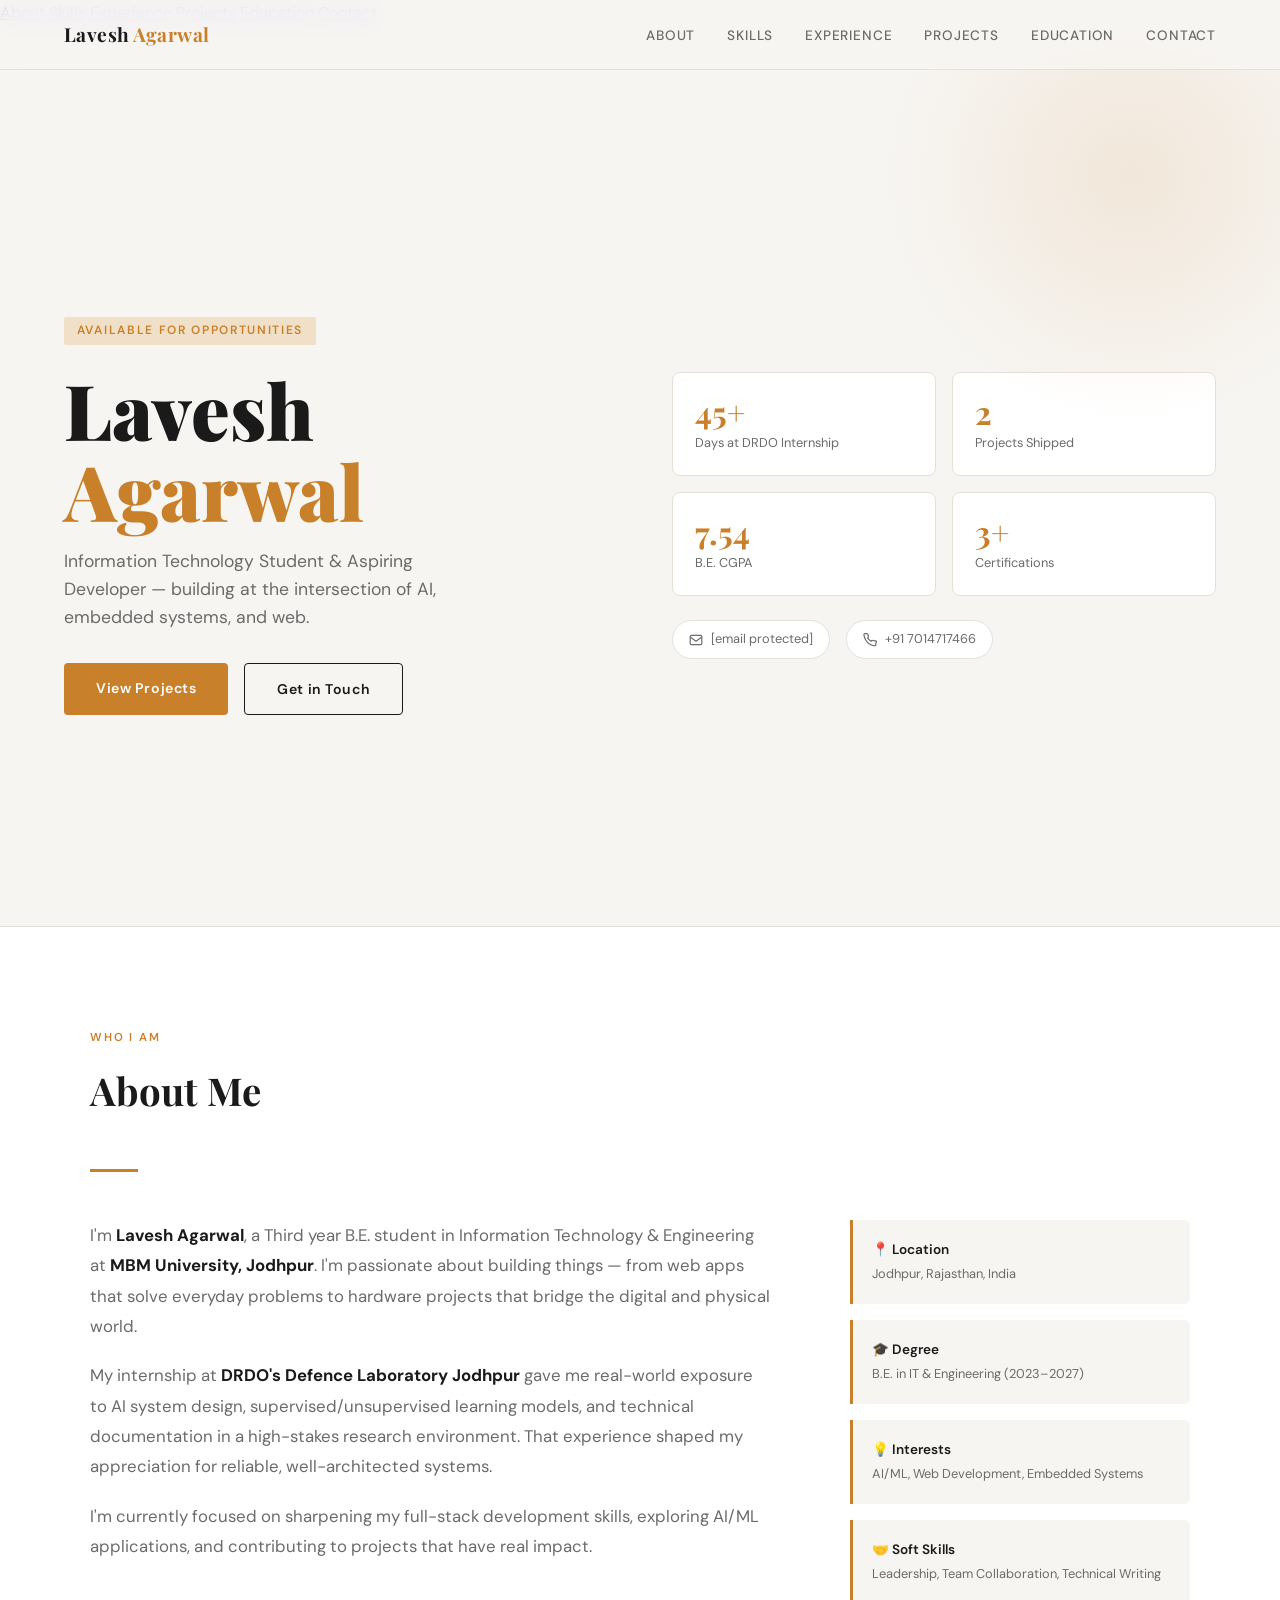
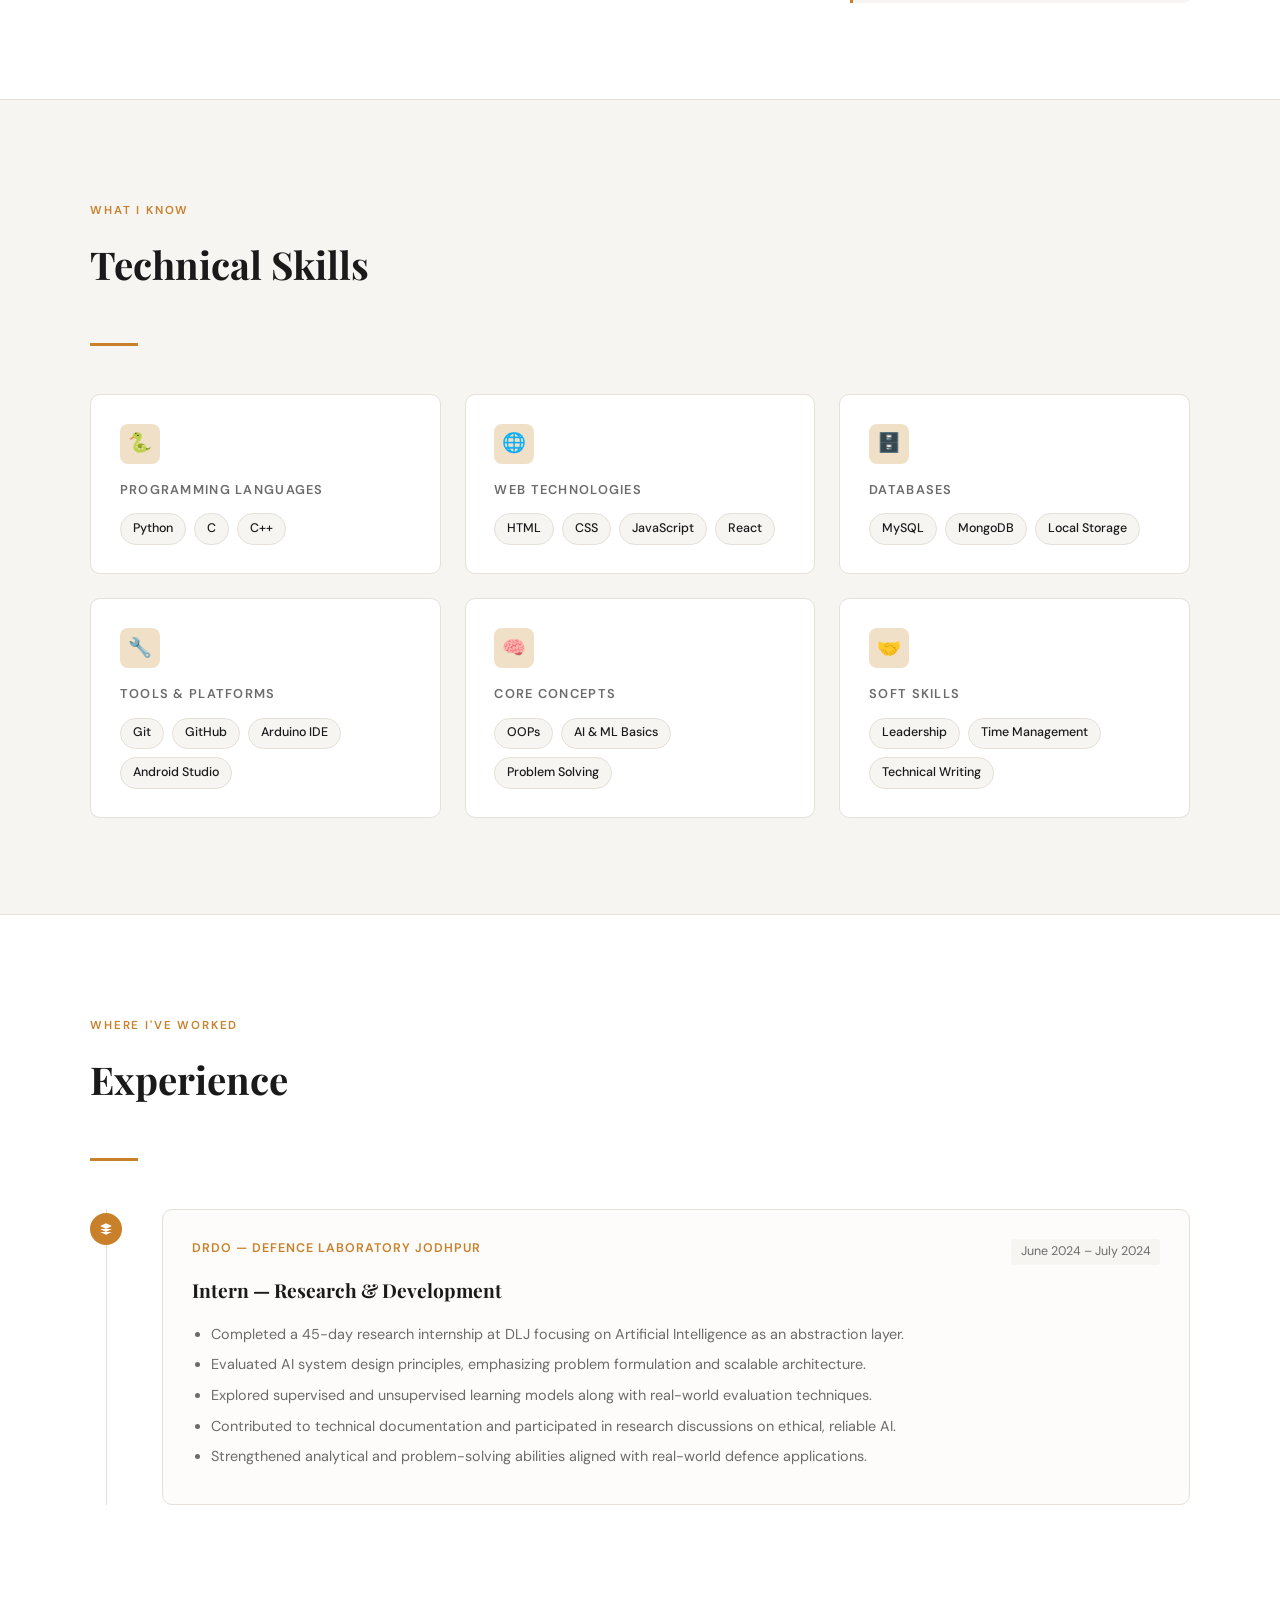
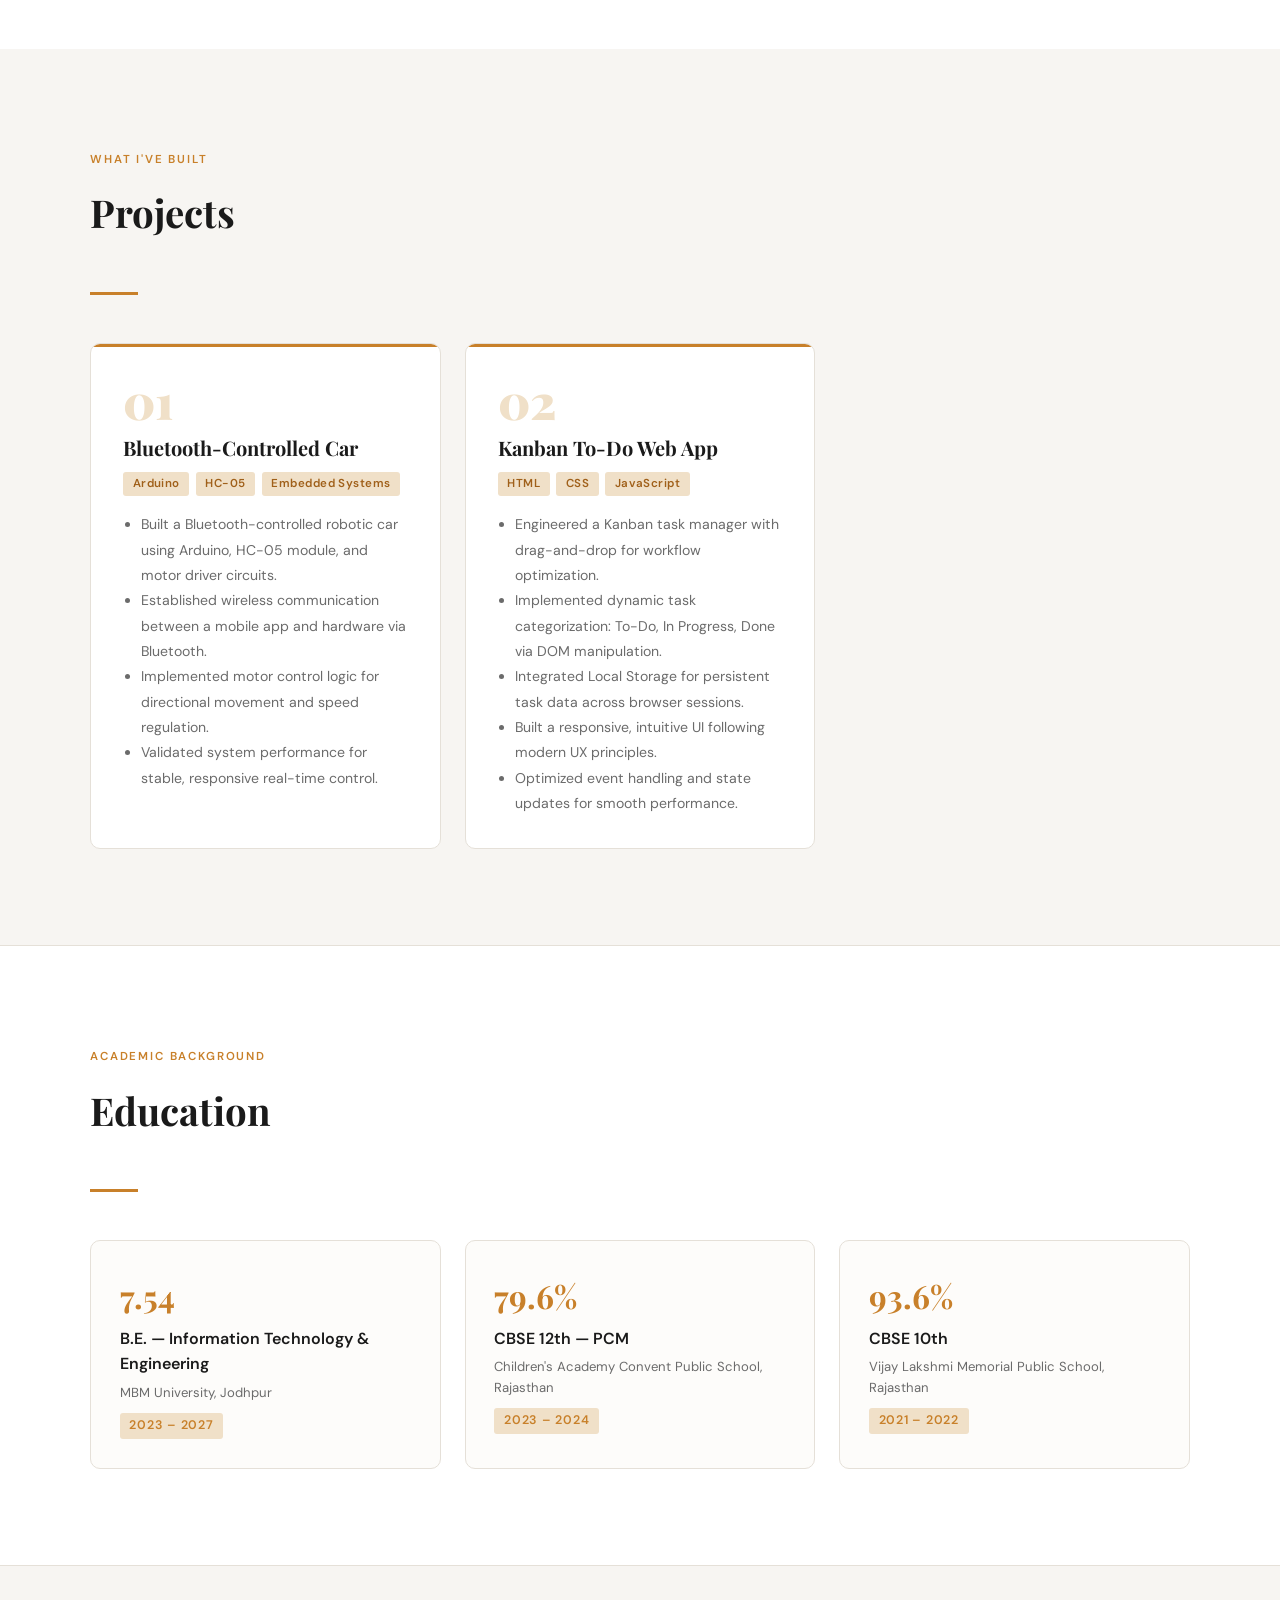
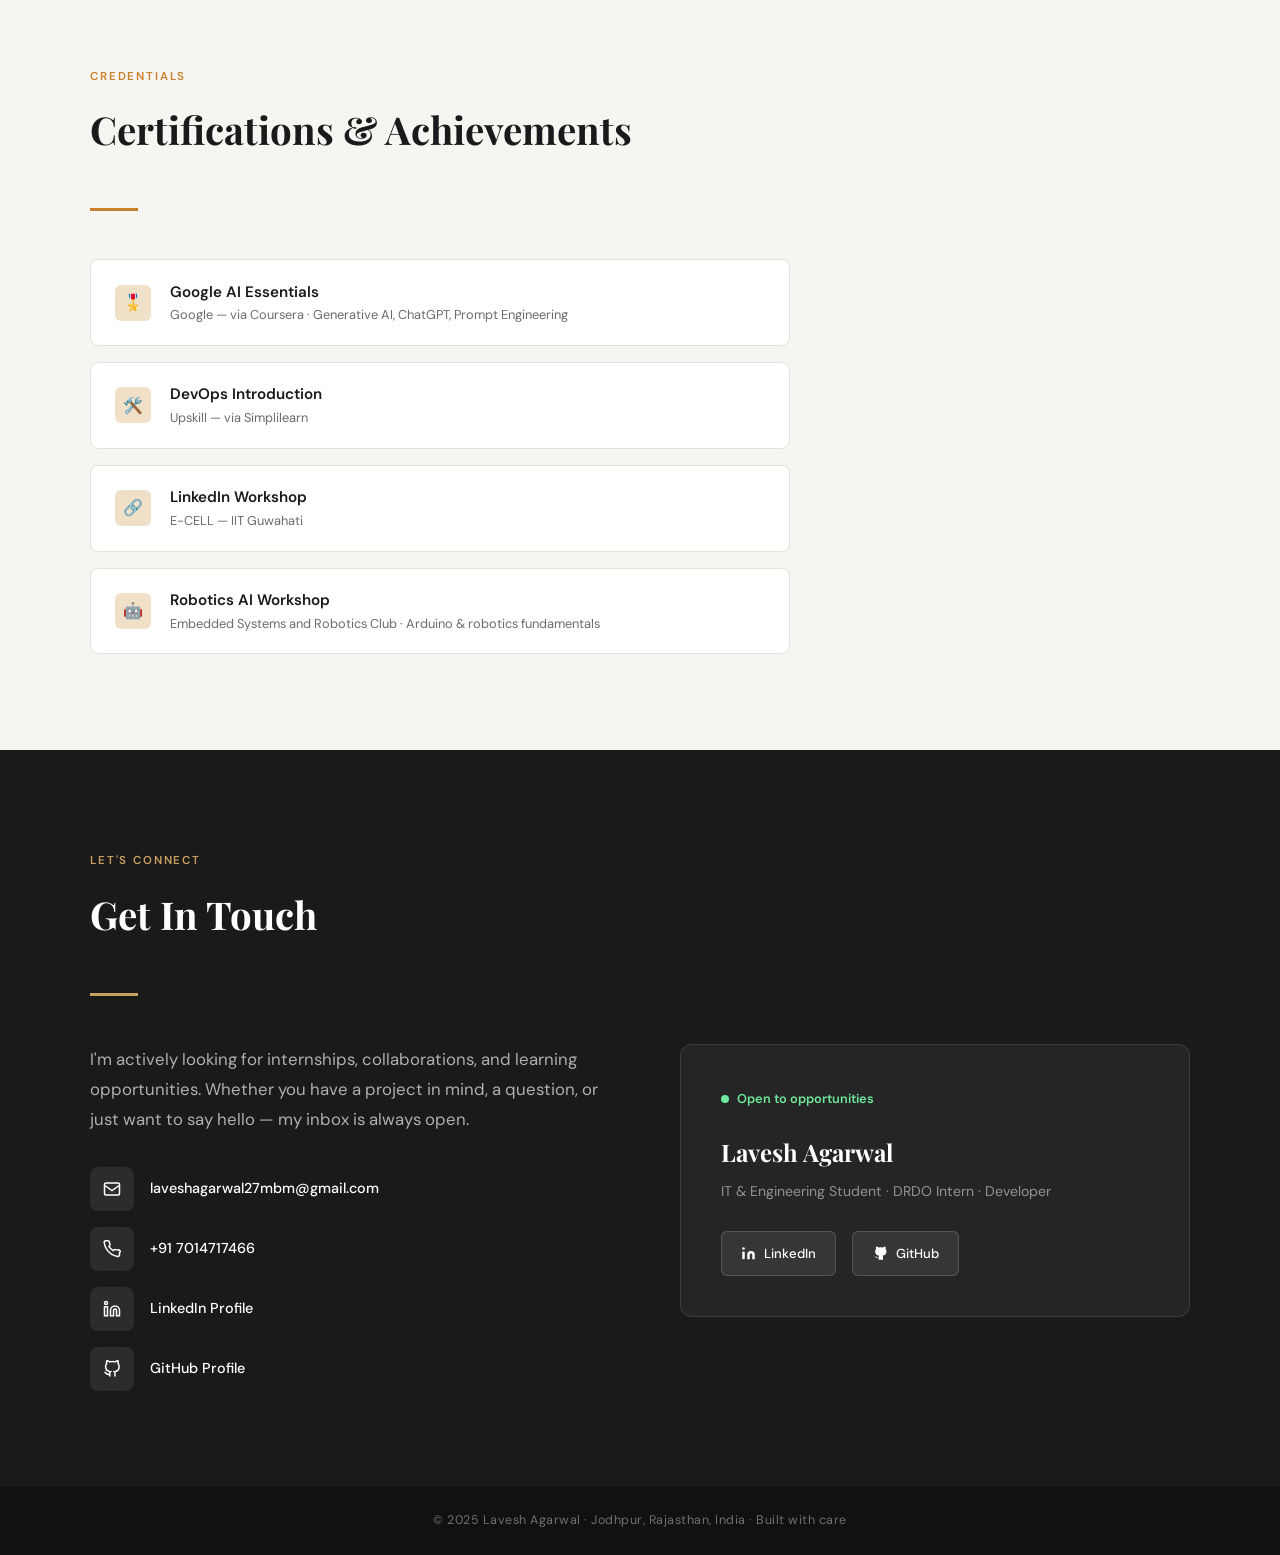
==== commit 51175533: "Update index.html" ====
--- a/index.html
+++ b/index.html
@@ -84,7 +84,7 @@
     <div class="section-divider"></div>
     <div class="about-grid">
       <div class="about-text fade-up">
-        <p>I'm <strong>Lavesh Agarwal</strong>, a second-year B.E. student in Information Technology & Engineering at <strong>MBM University, Jodhpur</strong>. I'm passionate about building things — from web apps that solve everyday problems to hardware projects that bridge the digital and physical world.</p>
+        <p>I'm <strong>Lavesh Agarwal</strong>, a Third year B.E. student in Information Technology & Engineering at <strong>MBM University, Jodhpur</strong>. I'm passionate about building things — from web apps that solve everyday problems to hardware projects that bridge the digital and physical world.</p>
         <p>My internship at <strong>DRDO's Defence Laboratory Jodhpur</strong> gave me real-world exposure to AI system design, supervised/unsupervised learning models, and technical documentation in a high-stakes research environment. That experience shaped my appreciation for reliable, well-architected systems.</p>
         <p>I'm currently focused on sharpening my full-stack development skills, exploring AI/ML applications, and contributing to projects that have real impact.</p>
       </div>
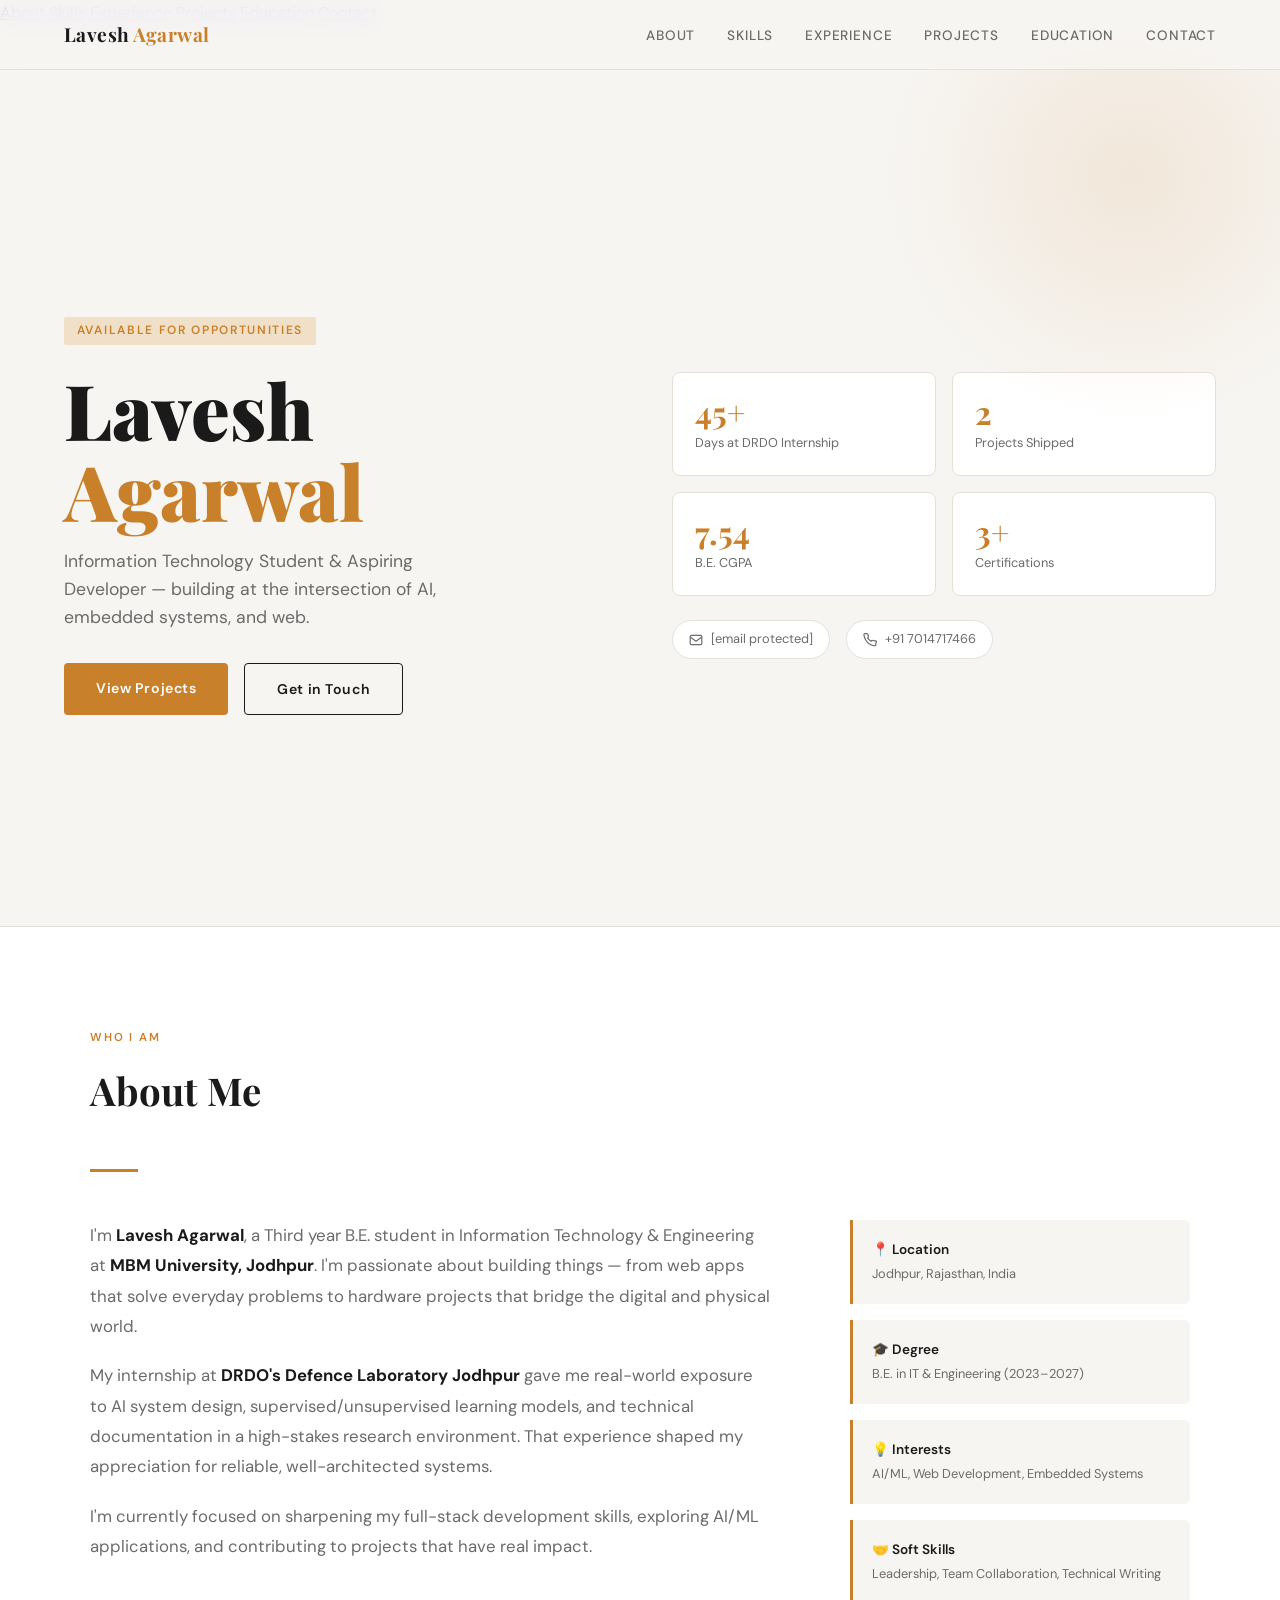
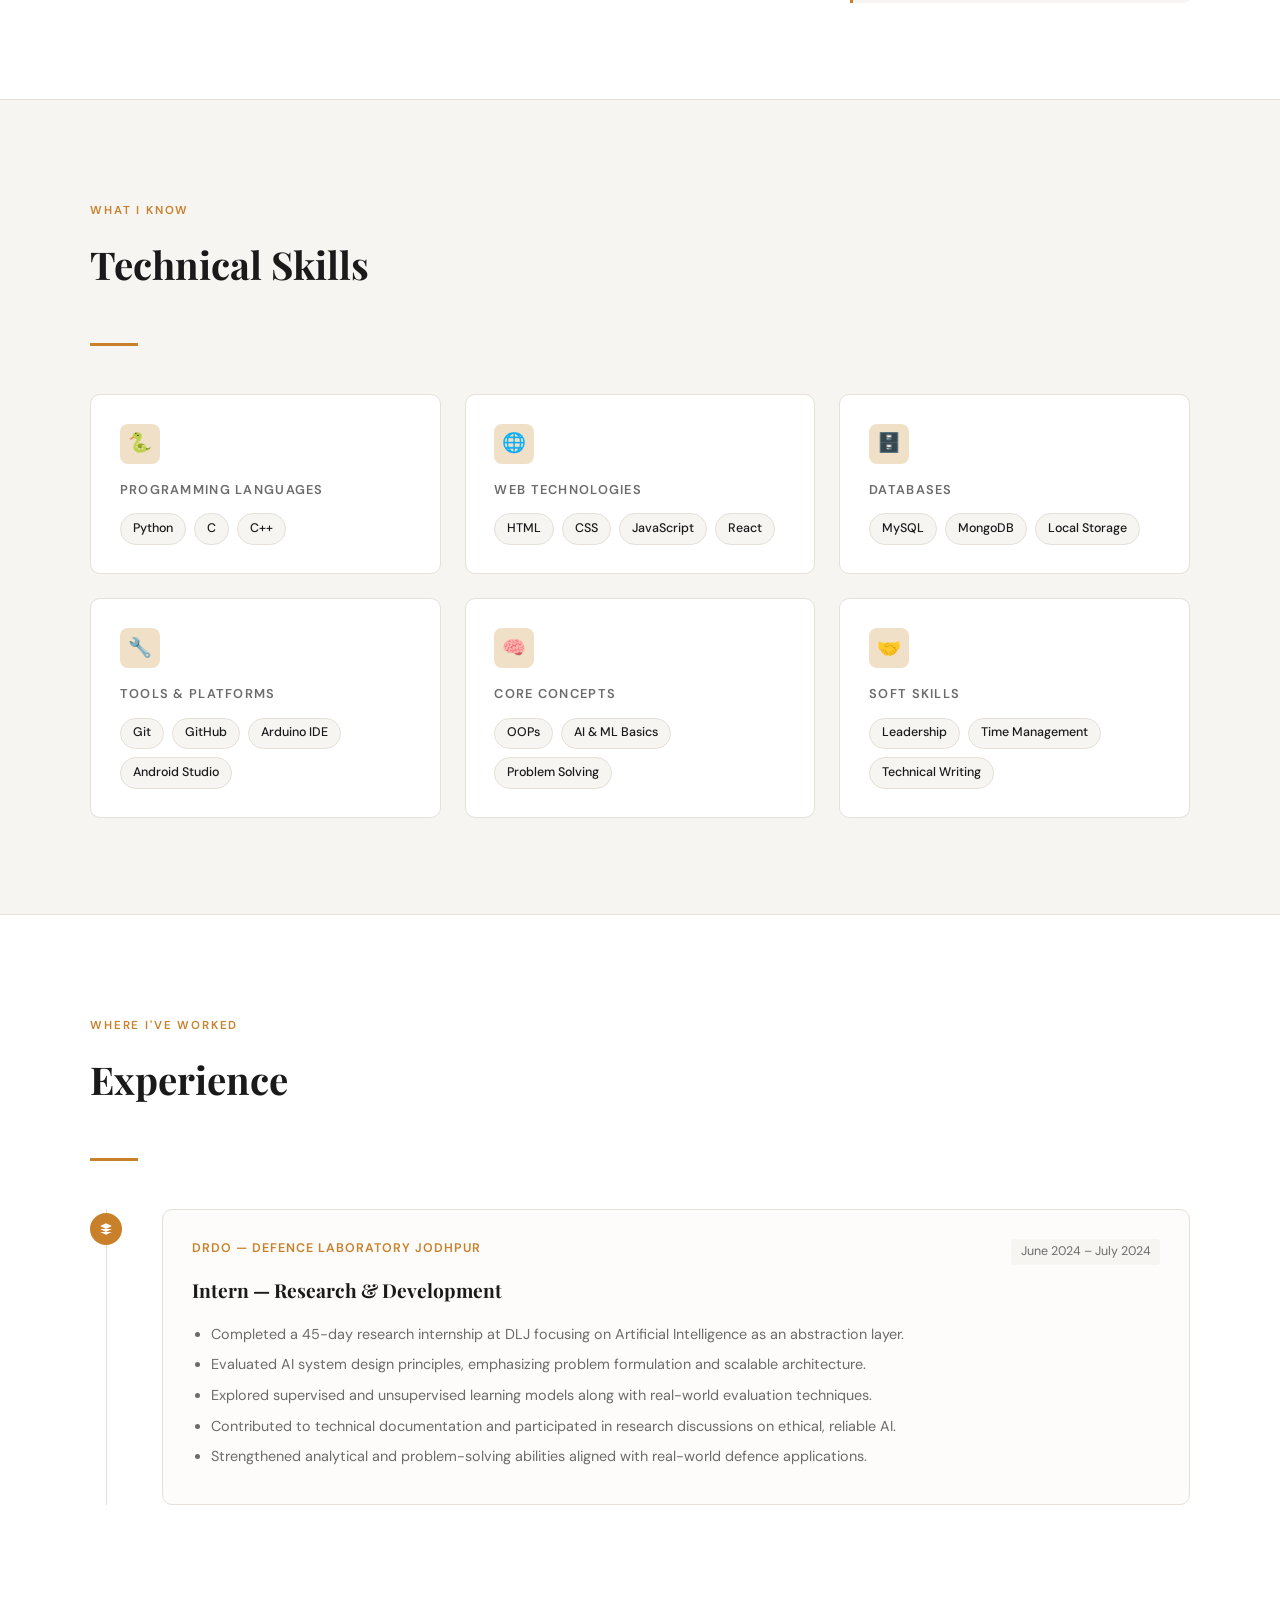
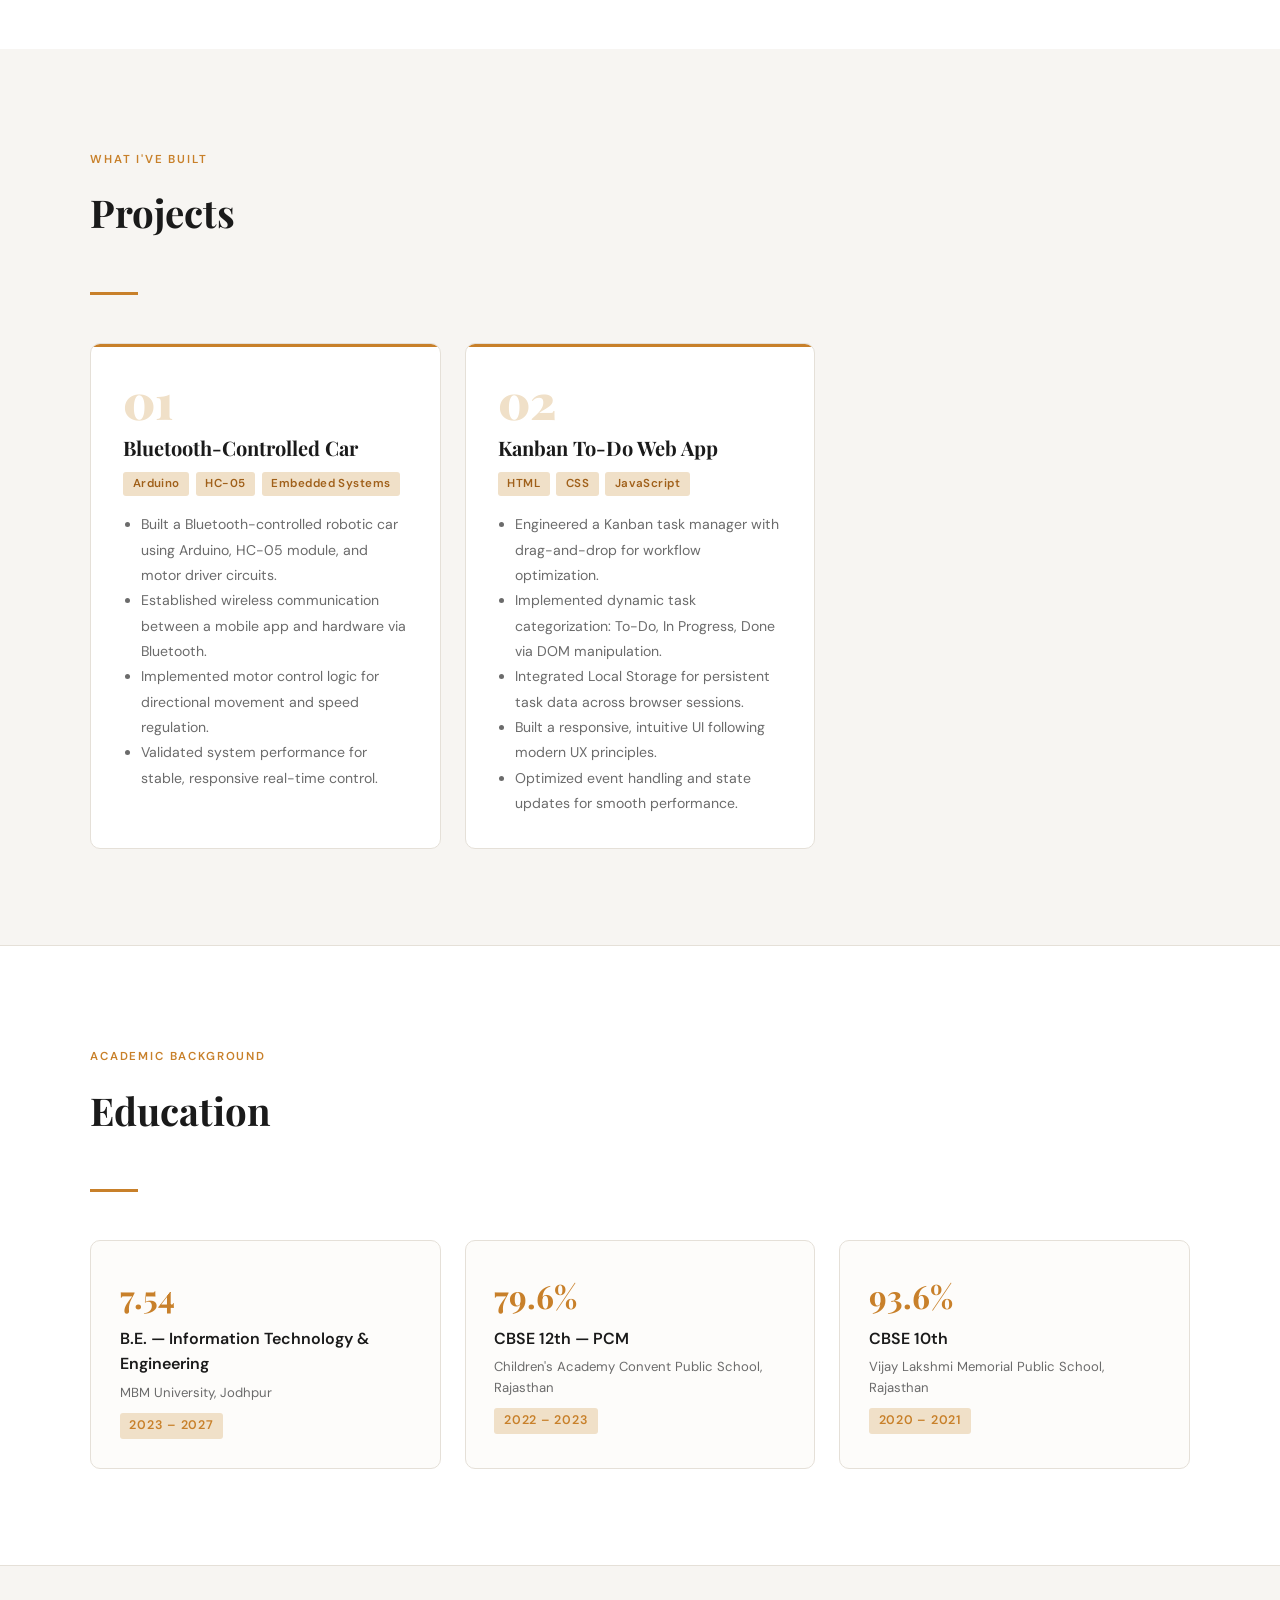
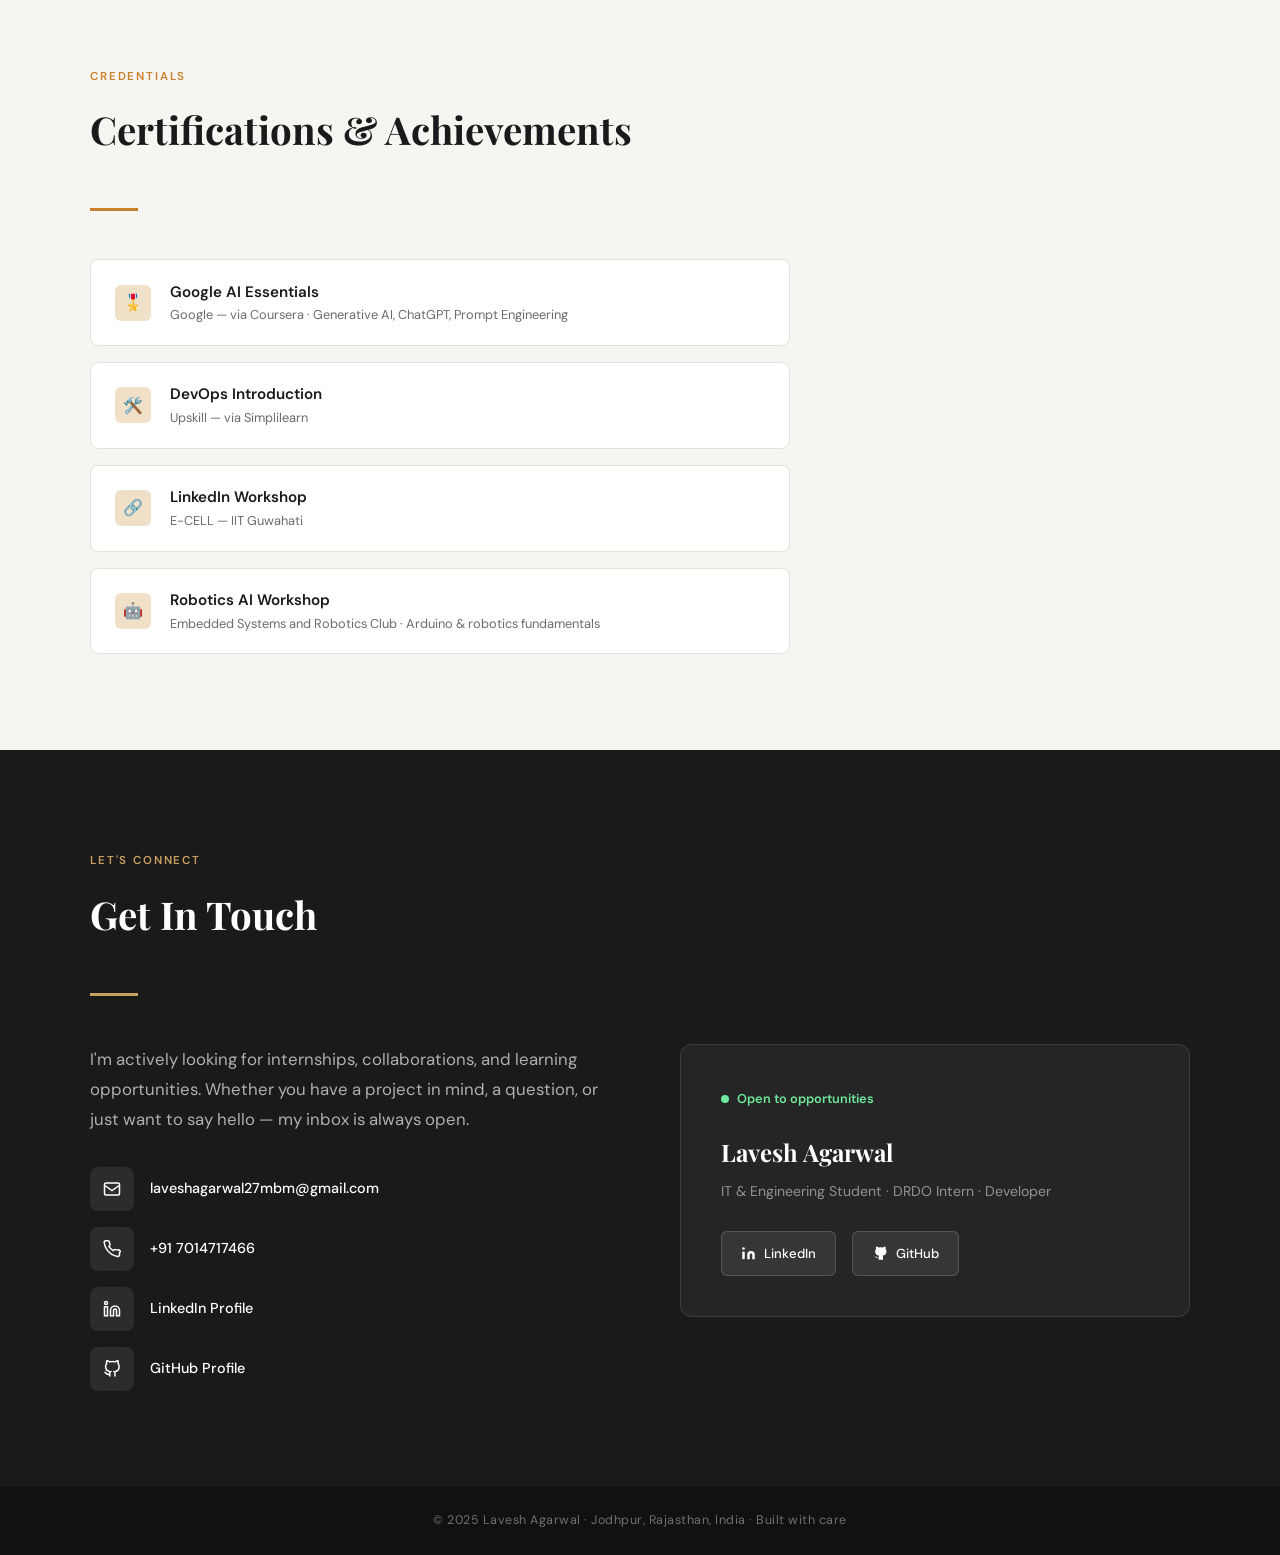
==== commit 86abab7c: "Update index.html" ====
--- a/index.html
+++ b/index.html
@@ -266,13 +266,13 @@
         <div class="edu-score">79.6%</div>
         <h3>CBSE 12th — PCM</h3>
         <p class="edu-sub">Children's Academy Convent Public School, Rajasthan</p>
-        <span class="edu-year">2023 – 2024</span>
+        <span class="edu-year">2022 – 2023</span>
       </div>
       <div class="edu-card fade-up">
         <div class="edu-score">93.6%</div>
         <h3>CBSE 10th</h3>
         <p class="edu-sub">Vijay Lakshmi Memorial Public School, Rajasthan</p>
-        <span class="edu-year">2021 – 2022</span>
+        <span class="edu-year">2020 – 2021</span>
       </div>
     </div>
   </div>
